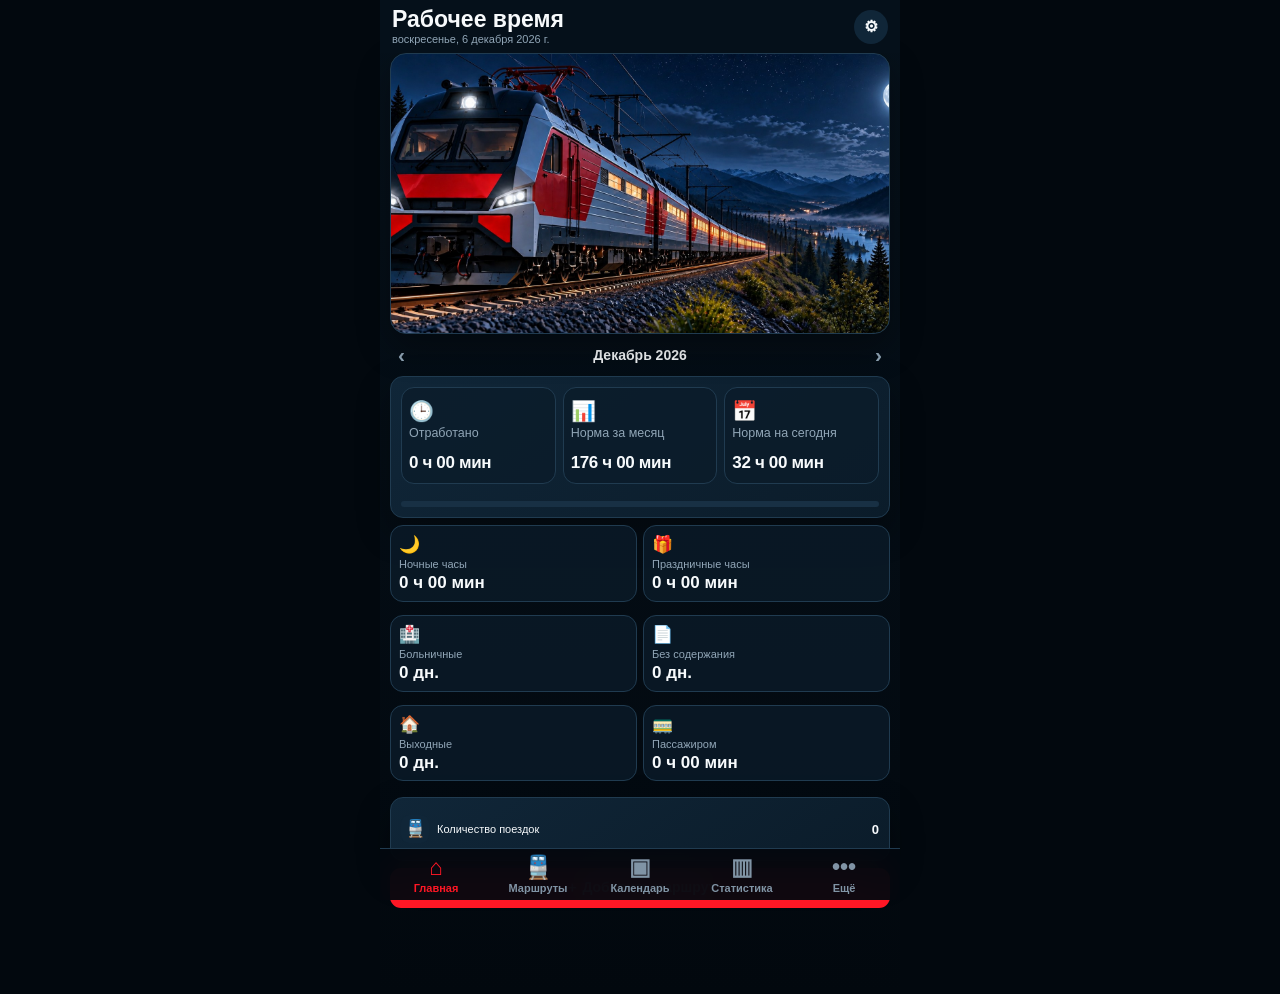
==== index.html @ 50ca196e "Add files via upload" ====
<!doctype html>
<html lang="ru">
<head>
<meta charset="utf-8">
<meta name="viewport" content="width=device-width,initial-scale=1,maximum-scale=1,user-scalable=no,viewport-fit=cover">
<meta name="theme-color" content="#07111c">
<meta name="apple-mobile-web-app-capable" content="yes">
<meta name="apple-mobile-web-app-status-bar-style" content="black-translucent">
<meta name="apple-mobile-web-app-title" content="Рабочее время">
<link rel="manifest" href="./manifest.json">
<!-- Adlook: ускоряем соединение при запуске рекламного блока -->
<link rel="preconnect" href="https://s.adlook.tv">
<!-- Версия 1.2.10: таймер работы и отдыха -->
<title>Рабочее время</title>
<!-- Yandex.Metrika counter -->
<script type="text/javascript">
(function(m,e,t,r,i,k,a){
 m[i]=m[i]||function(){(m[i].a=m[i].a||[]).push(arguments)};
 m[i].l=1*new Date();
 for (var j=0;j<document.scripts.length;j++){if(document.scripts[j].src===r){return;}}
 k=e.createElement(t),a=e.getElementsByTagName(t)[0],k.async=1,k.src=r,a.parentNode.insertBefore(k,a)
})(window,document,'script','https://mc.yandex.ru/metrika/tag.js?id=113087715','ym');
ym(113087715,'init',{ssr:true,clickmap:true,ecommerce:"dataLayer",referrer:document.referrer,url:location.href,accurateTrackBounce:true,trackLinks:true});
</script>
<noscript><div><img src="https://mc.yandex.ru/watch/113087715" style="position:absolute;left:-9999px" alt="" /></div></noscript>
<!-- /Yandex.Metrika counter -->
<style>
:root{--bg:#06111b;--bg2:#02080e;--card:#0b1c2a;--card2:#102638;--line:#203b50;--text:#f7fafc;--muted:#91a6b7;--red:#ff1725;--green:#16d98a;--blue:#378cff;--orange:#ff9d42;--shadow:0 14px 34px #0005}
*{box-sizing:border-box}html,body{margin:0;min-height:100%;background:var(--bg2);color:var(--text);font-family:-apple-system,BlinkMacSystemFont,"SF Pro Display","Segoe UI",sans-serif}
body.light{--bg:#eef3f7;--bg2:#dfe7ed;--card:#fff;--card2:#f4f7fa;--line:#d8e2e9;--text:#10202c;--muted:#667b8b;--shadow:0 10px 28px #18344b18}
.app{max-width:520px;margin:auto;min-height:100vh;background:linear-gradient(180deg,var(--bg),var(--bg2));padding-bottom:calc(82px + env(safe-area-inset-bottom))}
header{padding:calc(env(safe-area-inset-top) + 12px) 16px 10px;display:flex;align-items:center;justify-content:space-between;position:sticky;top:0;z-index:15;background:color-mix(in srgb,var(--bg) 91%,transparent);backdrop-filter:blur(18px)}
h1{font-size:27px;margin:0}.sub{color:var(--muted);font-size:13px;margin-top:3px}.gear{border:0;background:var(--card2);color:var(--text);width:38px;height:38px;border-radius:50%;font-size:18px}
main{padding:0 14px 20px}.view{display:none}.view.active{display:block}
.hero{width:100%;aspect-ratio:1071/732;height:auto;border-radius:22px;overflow:hidden;position:relative;border:1px solid var(--line);background:url("home-day.jpg") center/cover no-repeat;background-color:#07121c;box-shadow:var(--shadow)}
.hero:before{content:none}
.hero:after{content:none}
.heroText{position:absolute;right:15px;top:15px;text-align:right;font-weight:800;font-size:13px;line-height:1.25;z-index:2}.heroRail{position:absolute;left:0;right:0;bottom:15px;height:2px;background:#b9c5cd55}
.month{display:flex;justify-content:space-between;align-items:center;margin:13px 2px}.month button{border:0;background:none;color:var(--muted);font-size:25px}.month b{font-size:15px}
.card{background:linear-gradient(145deg,var(--card2),var(--card));border:1px solid var(--line);border-radius:17px;padding:13px;margin-bottom:10px;box-shadow:var(--shadow)}
.metrics3{display:grid;grid-template-columns:repeat(3,1fr);gap:7px}.metric{background:color-mix(in srgb,var(--card) 78%,transparent);border:1px solid var(--line);border-radius:13px;padding:10px;min-width:0}.metric .k{font-size:10px;color:var(--muted);min-height:25px}.metric .v{font-size:16px;font-weight:800;margin-top:3px;white-space:nowrap}.metric .ico{font-size:20px;margin-bottom:5px}
.grid2{display:grid;grid-template-columns:1fr 1fr;gap:8px}.progress{height:6px;background:#183044;border-radius:99px;overflow:hidden;margin-top:10px}.progress i{height:100%;display:block;background:var(--green);border-radius:99px}
.row{display:flex;align-items:center;gap:10px;padding:10px 0;border-bottom:1px solid var(--line)}.row:last-child{border:0}.row .icon{width:32px;height:32px;border-radius:9px;background:var(--card2);display:grid;place-items:center}.grow{flex:1}.label{font-size:12px}.value{font-size:13px;font-weight:800}.muted{color:var(--muted)}
.btn{width:100%;border:0;border-radius:13px;background:var(--red);color:white;font-size:14px;font-weight:800;padding:14px}.btn.ghost{background:var(--card2);border:1px solid var(--line);color:var(--text)}.btn.danger{background:#a81622}.btn + .btn{margin-top:8px}
.title{font-size:21px;font-weight:800;margin:13px 2px}.route{background:var(--card);border:1px solid var(--line);border-radius:15px;padding:13px;margin-bottom:9px}.routeTop{display:flex;justify-content:space-between;gap:8px}.route h3{font-size:14px;margin:0}.route p{font-size:11px;color:var(--muted);margin:6px 0}.tag{font-size:10px;padding:5px 7px;border-radius:99px;background:#103d2e;color:#54e6a6;white-space:nowrap}.tag.draft{background:#3a2d13;color:#ffd36a}
nav{position:fixed;bottom:0;left:50%;transform:translateX(-50%);width:min(520px,100%);display:grid;grid-template-columns:repeat(5,1fr);z-index:20;background:color-mix(in srgb,var(--bg2) 94%,transparent);backdrop-filter:blur(20px);border-top:1px solid var(--line);padding:7px 5px calc(7px + env(safe-area-inset-bottom))}
nav button{border:0;background:none;color:#8094a5;font-size:9px;padding:4px 0}nav b{display:block;font-size:19px;margin-bottom:2px}nav button.active{color:var(--red)}
.modal{position:fixed;inset:0;background:#000a;z-index:40;display:none;align-items:flex-end}.modal.show{display:flex}.sheet{width:min(520px,100%);max-height:92vh;overflow:auto;background:var(--bg);border:1px solid var(--line);border-radius:24px 24px 0 0;padding:18px 15px calc(24px + env(safe-area-inset-bottom))}
.sheetHead{display:flex;justify-content:space-between;align-items:center}.sheet h2{font-size:20px;margin:0}.close{width:34px;height:34px;border:0;border-radius:50%;background:var(--card2);color:var(--text);font-size:18px}
.groupTitle{font-size:13px;font-weight:800;margin:18px 0 7px;padding:8px 10px;border-radius:10px;background:var(--card2)}label{display:block;font-size:11px;color:var(--muted);margin:9px 0 5px}
input,select{width:100%;border:1px solid var(--line);background:var(--card);color:var(--text);border-radius:11px;padding:12px;font-size:14px;outline:none}.twocol{display:grid;grid-template-columns:1fr 1fr;gap:8px}
.calc{font-size:12px;padding:9px 10px;border-radius:10px;background:var(--card2);margin-top:7px}.calc b{float:right}
.calHead,.cal{display:grid;grid-template-columns:repeat(7,1fr);gap:6px}.calHead{font-size:11px;text-align:center;color:var(--muted);margin:10px 0 7px}.day{height:48px;border:1px solid var(--line);border-radius:13px;background:var(--card);padding:7px;font-size:12px;position:relative;transition:.15s}.day.today{outline:2px solid var(--red);outline-offset:1px}.day.holiday{border:2px solid var(--red);background:color-mix(in srgb,var(--red) 10%,var(--card));font-weight:850}.day.holiday:before{content:"★";position:absolute;right:5px;top:4px;color:var(--red);font-size:9px}.day.routeDay:after,.day.sick:after,.day.unpaid:after,.day.off:after{content:"";position:absolute;width:13px;height:13px;border-radius:50%;bottom:5px;left:50%;transform:translateX(-50%);background:var(--green)}.day.sick:after{background:var(--red)}.day.unpaid:after{background:var(--orange)}.day.off:after{background:var(--blue)}.holidayInfo{margin-top:14px;padding:13px 14px;border:1px solid var(--line);border-radius:14px;background:var(--card2)}.holidayInfoTitle{font-size:15px;font-weight:850;margin-bottom:8px}.holidayInfoItem{font-size:14px;line-height:1.35;color:var(--text);padding:5px 0;border-top:1px solid color-mix(in srgb,var(--line) 65%,transparent)}.holidayInfoItem:first-of-type{border-top:0}.holidayInfoEmpty{font-size:13px;color:var(--muted)}
.setting{padding:12px 0;border-bottom:1px solid var(--line)}.setting:last-child{border:0}.radioRow{display:flex;gap:8px;flex-wrap:wrap}.chip{border:1px solid var(--line);background:var(--card2);color:var(--text);border-radius:99px;padding:9px 12px;font-size:12px}.chip.on{background:var(--red);border-color:var(--red);color:white}
.toast{position:fixed;left:50%;top:calc(env(safe-area-inset-top) + 12px);transform:translate(-50%,-100px);background:#163047;color:white;border:1px solid #36576d;border-radius:13px;padding:10px 14px;z-index:70;font-size:12px;transition:.25s}.toast.show{transform:translate(-50%,0)}
.note{font-size:10px;color:var(--muted);line-height:1.4}.empty{text-align:center;color:var(--muted);padding:28px 10px}
@media(max-width:370px){.metric .v{font-size:14px}.metrics3{gap:5px}}
.legCountBox{display:flex;align-items:center;justify-content:space-between;gap:10px;margin:0 0 12px;padding:9px 10px;border:1px solid var(--line);border-radius:14px;background:var(--card2)}
.legCountLabel{font-size:12px;font-weight:800;color:var(--muted)}
.legCountSwitch{display:flex;gap:5px}.legCountSwitch button{border:1px solid var(--line);background:var(--card);color:var(--text);border-radius:9px;padding:6px 9px;font-size:12px;font-weight:800}.legCountSwitch button.on{background:var(--red);border-color:var(--red);color:#fff}


.appVersion{text-align:center;margin:18px 0 1px;font-size:11px;font-weight:400;letter-spacing:.02em;opacity:.48}
</style>

<style id="readability-v9">
:root{
  --ui-title:clamp(30px,8.2vw,42px);
  --ui-section:21px;
  --ui-body:17px;
  --ui-small:15px;
  --ui-value:20px;
}

/* Общая типографика */
body{font-size:var(--ui-body);line-height:1.32}
.page h1,.screen h1,main h1{font-size:var(--ui-title)!important;line-height:1.04!important;letter-spacing:-.6px}
h2{font-size:24px!important;line-height:1.12!important}
h3,.sectionTitle,.cardTitle{font-size:var(--ui-section)!important;line-height:1.18!important}
p,.note,label,.k{font-size:var(--ui-small)!important;line-height:1.32!important}
.v,.value,strong,b{font-weight:750}

/* Карточки: меньше пустого места, крупнее содержимое */
.card,.metric,.route,.setting{padding:16px!important}
.metric .k{font-size:15px!important}
.metric .v{font-size:21px!important;line-height:1.1!important}
.route{margin-bottom:12px!important}
.route h3{font-size:21px!important;margin-bottom:7px!important}
.route p{font-size:16px!important;line-height:1.38!important;margin:5px 0!important}
.route .tag,.tag{font-size:14px!important;padding:6px 10px!important}

/* Кнопки и нижняя навигация */
.btn,button{font-size:17px!important;font-weight:750}
nav button,.bottomNav button,.tabbar button{font-size:13px!important}
nav button span,.bottomNav button span,.tabbar button span{font-size:13px!important}

/* Формы маршрута/событий */
input,select,textarea{
  font-size:17px!important;
  min-height:48px!important;
}
.formRow,.row{gap:10px}
.modal h2,.sheet h2{font-size:28px!important;line-height:1.08!important}
.modal label,.sheet label{font-size:15px!important}
.calc,.result,.summary{font-size:17px!important}
.calc b,.result b,.summary b{font-size:19px!important}

/* Календарь: числа и отметки заметнее, без раздувания сетки */
.calendar .dow,.weekdays>*{font-size:14px!important}
.day{font-size:17px!important}
.day.routeDay:after,.day.sick:after,.day.unpaid:after,.day.off:after{
  width:15px!important;height:15px!important;
}
.legend,.calendarLegend{font-size:14px!important;line-height:1.4!important}

/* Статистика и "Ещё" */
.stats .card,.stats .metric{padding:15px!important}
.stats .v{font-size:21px!important}
.setting b{font-size:18px!important}
.setting p{font-size:15px!important}

/* На узких iPhone сохраняем две колонки, но не допускаем тесноты */
@media(max-width:390px){
  :root{--ui-body:16px;--ui-small:14px;--ui-section:20px}
  .card,.metric,.route,.setting{padding:14px!important}
  .route p{font-size:15px!important}
  input,select,textarea{font-size:16px!important}
}
</style>


<style id="v10-polish">
/* Верх статистики: 3 значения больше не налезают друг на друга */
#statsTop,.statsTop,.topStats{
  display:grid!important;
  grid-template-columns:repeat(3,minmax(0,1fr))!important;
  gap:10px!important;
}
#statsTop .metric,.statsTop .metric,.topStats .metric{
  min-width:0!important;padding:13px 10px!important;
}
#statsTop .v,.statsTop .v,.topStats .v{
  font-size:clamp(16px,4.3vw,20px)!important;
  white-space:nowrap!important;
  letter-spacing:-.4px!important;
}
#statsTop .k,.statsTop .k,.topStats .k{font-size:14px!important;line-height:1.15!important}

/* Редактор маршрута: крупно, но плотнее */
.modal .card,.sheet .card{padding:13px!important}
.modal .sectionTitle,.sheet .sectionTitle{padding:11px 13px!important}
.modal .row,.sheet .row{gap:10px!important}
.modal input,.sheet input{min-height:50px!important;font-weight:650}
.modal .calc,.sheet .calc{padding:11px 13px!important;margin-top:8px!important}
.modal-content,.sheet-content{padding-top:max(14px,env(safe-area-inset-top))!important}

/* Понятные пиктограммы в заголовках редактора */
.routeForm .sectionTitle:nth-of-type(1)::before{content:"🔗 ";font-size:20px}
.routeForm .sectionTitle:nth-of-type(2)::before{content:"1️⃣ ";font-size:20px}
.routeForm .sectionTitle:nth-of-type(3)::before{content:"🌙 ";font-size:20px}
.routeForm .sectionTitle:nth-of-type(4)::before{content:"2️⃣ ";font-size:20px}

/* Дата/время выглядят как нажимаемые iPhone-поля */
input[type="datetime-local"]{
  cursor:pointer!important;
  -webkit-appearance:none;
  appearance:none;
  font-variant-numeric:tabular-nums;
}
input[type="datetime-local"]::-webkit-calendar-picker-indicator{
  opacity:1!important;
  width:24px;height:24px;
}

/* компактная подсказка */
.pickerHint{font-size:13px!important;opacity:.72;margin:5px 2px 0!important}

@media(max-width:390px){
 #statsTop,.statsTop,.topStats{gap:7px!important}
 #statsTop .metric,.statsTop .metric,.topStats .metric{padding:11px 7px!important}
 #statsTop .v,.statsTop .v,.topStats .v{font-size:16px!important}
}
</style>


<style id="v11-exact-polish">
/* ===== РЕДАКТОР МАРШРУТА ===== */
#routeModal .modalBox,#routeModal .sheet,#routeModal .modal-content{
  padding:16px!important;
  padding-top:max(16px,env(safe-area-inset-top))!important;
}
#routeModal h2{font-size:30px!important;margin:0 54px 14px 0!important}
#routeModal .sectionTitle{
  position:relative;
  font-size:19px!important;
  font-weight:800!important;
  padding:11px 13px!important;
  border-radius:12px!important;
  margin:10px 0!important;
}
#routeModal label{font-size:14px!important}
#routeModal input{
  font-size:17px!important;
  min-height:48px!important;
  padding:10px 12px!important;
}
#routeModal .calc{
  border-radius:12px!important;
  font-size:16px!important;
  min-height:48px!important;
}
#routeModal .calc b{font-size:19px!important}

/* Визуальные значки для смысловых блоков */
#routeModal .sectionTitle:nth-of-type(1)::before{content:"🔗 ";margin-right:5px}
#routeModal .sectionTitle:nth-of-type(2)::before{content:"🔴 1  ";margin-right:5px}
#routeModal .sectionTitle:nth-of-type(3)::before{content:"🛏️ ";margin-right:5px}
#routeModal .sectionTitle:nth-of-type(4)::before{content:"🔴 2  ";margin-right:5px}

/* Отдых с оборота выделяем отдельно */
#routeModal .sectionTitle:nth-of-type(3){
  border:1px solid rgba(40,210,130,.45)!important;
  background:rgba(15,100,70,.24)!important;
}
#routeModal .sectionTitle:nth-of-type(3)+.calc{
  border:1px solid rgba(40,210,130,.35)!important;
}

/* Поля даты/времени: системный iPhone picker, без английской подсказки */
#routeModal input[type="datetime-local"]{
  font-size:16px!important;
  text-align:center!important;
  color:var(--text)!important;
  -webkit-appearance:auto!important;
  appearance:auto!important;
}

/* ===== СТАТИСТИКА =====
   Вместо 3 тесных колонок — аккуратные крупные строки.
*/
#statsTop,.statsTop,.topStats{
  display:grid!important;
  grid-template-columns:1fr!important;
  gap:8px!important;
}
#statsTop .metric,.statsTop .metric,.topStats .metric{
  display:flex!important;
  align-items:center!important;
  justify-content:space-between!important;
  gap:14px!important;
  min-height:62px!important;
  padding:12px 16px!important;
}
#statsTop .k,.statsTop .k,.topStats .k{
  font-size:16px!important;
  line-height:1.15!important;
  margin:0!important;
}
#statsTop .v,.statsTop .v,.topStats .v{
  font-size:21px!important;
  line-height:1!important;
  white-space:nowrap!important;
  text-align:right!important;
  margin:0!important;
}

/* Нижнее меню не раздуваем */
nav button,.bottomNav button,.tabbar button{font-size:12px!important}
</style>

<style id="v12-real-layout">
.routeSheet{padding:14px!important;padding-bottom:calc(26px + env(safe-area-inset-bottom))!important}
.routeSheet .sheetHead{position:sticky;top:0;z-index:5;background:var(--bg);padding:5px 0 10px!important}
.routeSheet .sheetHead h2{font-size:27px!important;margin:0!important}
.routeBlock{background:rgba(255,255,255,.035);border:1px solid rgba(255,255,255,.08);border-radius:16px;padding:12px;margin:9px 0}
.routeBlockHead{display:flex;align-items:center;gap:9px;font-size:18px;margin-bottom:10px}
.routeIcon{font-size:20px}.legBadge{display:inline-flex;align-items:center;justify-content:center;width:27px;height:27px;border-radius:50%;background:#e63737;color:white;font-weight:900}
.routeSheet label{font-size:13px!important;margin-bottom:5px!important}
.routeSheet input{min-height:46px!important;font-size:16px!important;padding:9px 10px!important}
.routeTotals{display:grid;grid-template-columns:1fr 1fr;gap:8px;margin-top:9px}
.routeTotal{padding:10px;border-radius:12px;background:rgba(255,255,255,.045);display:flex;flex-direction:column;gap:5px}
.routeTotal span{font-size:14px}.routeTotal small{font-size:13px}.routeTotal b{font-size:17px}
.turnRest{display:flex;align-items:center;justify-content:space-between;gap:12px;background:rgba(29,180,105,.12);border:1px solid rgba(42,211,129,.35);border-radius:16px;padding:13px;margin:9px 0}
.turnRest>div{display:grid;grid-template-columns:auto 1fr;column-gap:8px;align-items:center}.turnRest small{grid-column:2;font-size:12px;opacity:.7;margin-top:2px}.turnRest>b{font-size:19px;color:#43db91;white-space:nowrap}
.routeSummary{background:rgba(255,255,255,.045);border:1px solid rgba(255,255,255,.1);border-radius:16px;padding:13px;margin:10px 0}
.routeSummary>div:not(.routeBlockHead){display:flex;justify-content:space-between;gap:12px;padding:7px 0;border-top:1px solid rgba(255,255,255,.06);font-size:15px}.routeSummary>div b{white-space:nowrap}
.saveRouteBtn{font-weight:800!important}
.statsSummary{padding:4px 14px!important}.statsSummaryRow{display:flex;align-items:center;justify-content:space-between;gap:12px;padding:15px 2px;border-bottom:1px solid rgba(255,255,255,.07);font-size:17px}.statsSummaryRow:last-child{border-bottom:0}.statsSummaryRow b{font-size:21px;white-space:nowrap}
@media(max-width:390px){.routeTotals{grid-template-columns:1fr}.statsSummaryRow b{font-size:19px}}
</style>

<style id="v13-compact-wheel">
/* Компактный редактор */
.routeSheet{padding:10px 12px calc(18px + env(safe-area-inset-bottom))!important}
.routeSheet .sheetHead{padding:2px 0 7px!important}
.routeSheet .sheetHead h2{font-size:25px!important}
.routeBlock{padding:9px!important;margin:7px 0!important;border-radius:14px!important}
.routeBlockHead{font-size:16px!important;margin-bottom:7px!important;gap:7px!important}
.legBadge{width:24px!important;height:24px!important;font-size:14px!important}
.routeSheet .twocol{gap:8px!important}
.routeSheet label{font-size:12px!important;margin:0 0 4px!important;line-height:1.15!important}
.routeSheet input:not([type=hidden]){min-height:42px!important}
.routeTotals{gap:7px!important;margin-top:7px!important}
.routeTotal{padding:8px 9px!important;gap:3px!important}
.routeTotal span,.routeTotal small{font-size:12px!important}.routeTotal b{font-size:16px!important}
.turnRest{padding:9px 11px!important;margin:7px 0!important;border-radius:14px!important}
.turnRest small{font-size:11px!important}.turnRest>b{font-size:17px!important}
.routeSummary{padding:9px 11px!important;margin:7px 0!important;border-radius:14px!important}
.routeSummary>div:not(.routeBlockHead){padding:5px 0!important;font-size:13px!important}
.routeSheet .note{font-size:11px!important;margin:6px 2px!important}
.routeSheet .btn{min-height:45px!important;margin-top:6px!important}

/* Короткое русское отображение даты и времени */
.dtPick{width:100%;min-width:0;height:45px;border:1px solid rgba(120,180,220,.28);border-radius:11px;background:rgba(10,40,57,.78);color:var(--text);display:flex;align-items:center;justify-content:space-between;gap:7px;padding:0 10px;font:inherit}
.dtPick .dtDate{font-size:14px;font-weight:700;white-space:nowrap}.dtPick .dtTime{font-size:17px;font-weight:900;white-space:nowrap}
.dtPick.empty .dtDate{opacity:.55}.dtPick.empty .dtTime{opacity:.55}

/* Колёсики iPhone-style */
.wheelOverlay{display:none;position:fixed;inset:0;z-index:9999;background:rgba(0,0,0,.56);align-items:flex-end}
.wheelOverlay.open{display:flex}
.wheelSheet{width:100%;background:#101c25;border-radius:22px 22px 0 0;padding-bottom:max(14px,env(safe-area-inset-bottom));box-shadow:0 -12px 40px rgba(0,0,0,.4)}
.wheelHead{height:55px;display:grid;grid-template-columns:82px 1fr 82px;align-items:center;border-bottom:1px solid rgba(255,255,255,.08);padding:0 8px}
.wheelHead b{text-align:center;font-size:17px}.wheelHead button{border:0;background:none;color:#9db0bf;font-size:15px;padding:10px 4px}.wheelHead .wheelDone{color:#ff3948;font-weight:800}
.wheelLabels{display:grid;grid-template-columns:1fr 1.25fr 1.2fr .9fr .9fr;text-align:center;color:#8195a5;font-size:11px;padding:8px 10px 2px}
.wheelBody{height:210px;position:relative;display:grid;grid-template-columns:1fr 1.25fr 1.2fr .9fr .9fr;padding:0 10px;overflow:hidden}
.wheelCol{height:210px;overflow-y:auto;scroll-snap-type:y mandatory;-webkit-overflow-scrolling:touch;scrollbar-width:none;padding:78px 0}
.wheelCol::-webkit-scrollbar{display:none}.wheelItem{height:54px;display:flex;align-items:center;justify-content:center;scroll-snap-align:center;font-size:19px;font-weight:700;position:relative;z-index:2}
.wheelFocus{position:absolute;left:10px;right:10px;top:78px;height:54px;border-top:1px solid rgba(255,255,255,.13);border-bottom:1px solid rgba(255,255,255,.13);background:rgba(255,255,255,.045);border-radius:10px;pointer-events:none}
@media(max-width:380px){.dtPick{padding:0 7px}.dtPick .dtDate{font-size:13px}.dtPick .dtTime{font-size:16px}.routeSheet .twocol{gap:6px}}
</style>


<style id="v14-home-metrics-fix">
#home .metrics3 .metric{padding:8px 6px!important}
#home .metrics3 .metric .ico{font-size:17px!important;margin-bottom:3px!important}
#home .metrics3 .metric .k{
  font-size:10px!important;
  line-height:1.08!important;
  min-height:22px!important;
}
#home .metrics3 .metric .v{
  font-size:13px!important;
  line-height:1.05!important;
  letter-spacing:-.25px!important;
  white-space:nowrap!important;
  margin-top:2px!important;
}
@media(max-width:390px){
 #home .metrics3{gap:5px!important}
 #home .metrics3 .metric{padding:7px 4px!important}
 #home .metrics3 .metric .v{font-size:12px!important;letter-spacing:-.4px!important}
}
</style>

<style id="v16-light-date-fix">
body.light .dtPick,html.light .dtPick,[data-theme="light"] .dtPick{background:#eef4f7!important;border-color:#b8c8d1!important;color:#07141d!important}
body.light .dtPick .dtDate,body.light .dtPick .dtTime,html.light .dtPick .dtDate,html.light .dtPick .dtTime,[data-theme="light"] .dtPick .dtDate,[data-theme="light"] .dtPick .dtTime{color:#07141d!important;opacity:1!important}
body.light .dtPick.empty .dtDate,body.light .dtPick.empty .dtTime,html.light .dtPick.empty .dtDate,html.light .dtPick.empty .dtTime,[data-theme="light"] .dtPick.empty .dtDate,[data-theme="light"] .dtPick.empty .dtTime{color:#667984!important;opacity:1!important}
body.light .wheelSheet,html.light .wheelSheet,[data-theme="light"] .wheelSheet{background:#101c25!important;color:#f4f7f9!important}
body.light .wheelItem,html.light .wheelItem,[data-theme="light"] .wheelItem{color:#f4f7f9!important}
body.light .wheelLabels,html.light .wheelLabels,[data-theme="light"] .wheelLabels{color:#9db0bf!important}
body.light .wheelHead b,html.light .wheelHead b,[data-theme="light"] .wheelHead b{color:#f4f7f9!important}
</style>
<style id="v17-swipe-route">
.swipeRoute{position:relative;overflow:hidden;border-radius:18px;margin-bottom:10px;touch-action:pan-y}
.swipeRoute .route{margin:0!important;position:relative;z-index:2;transition:transform .2s ease;will-change:transform}
.swipeDelete{position:absolute;z-index:1;right:0;top:0;bottom:0;width:104px;border:0;background:#e52f38;color:#fff;font-weight:800;font-size:22px;display:flex;flex-direction:column;align-items:center;justify-content:center;gap:5px}
.swipeDelete span{font-size:13px}
.swipeRoute.open .swipeRouteCard{transform:translateX(-104px)}
</style>

<style id="v26-passenger-style">
.passengerBox{margin-top:8px;padding:8px 10px;border:1px solid var(--line,#294154);border-radius:13px;background:rgba(80,160,210,.06)}
.passengerToggle{display:inline-flex!important;align-items:center;gap:7px;font-size:14px!important;font-weight:800!important;cursor:pointer;width:auto!important}
.passengerToggle input{width:18px!important;height:18px!important;min-height:18px!important;margin:0;accent-color:#19c987}
.passengerFields{margin-top:9px}
.passengerTotal{display:flex;justify-content:space-between;align-items:center;gap:12px;margin-top:10px;font-size:15px}
.passengerTotal b{font-size:17px;white-space:nowrap}
body.light .passengerBox{background:rgba(40,120,170,.05)}
.routeHeadActions{display:flex;align-items:center;gap:8px}.routeQuickSave{border:0;background:var(--green);color:#04130d;width:38px;height:38px;border-radius:50%;font-size:20px;font-weight:900;display:flex;align-items:center;justify-content:center}
</style>

<style id="v35-16-install-landing-style">
#installGate{position:fixed;inset:0;z-index:999999;background:linear-gradient(180deg,#06131d 0%,#071018 55%,#03080d 100%);color:#fff;display:none;overflow:auto;-webkit-overflow-scrolling:touch;padding:calc(22px + env(safe-area-inset-top)) 18px calc(30px + env(safe-area-inset-bottom))}
#installGate.show{display:block}
#installGate .installCard{width:min(460px,100%);margin:0 auto;background:transparent;text-align:left}
#installGate .landingBrand{display:flex;align-items:center;gap:12px;margin:4px 2px 24px}
#installGate .landingIcon{width:54px;height:54px;border-radius:15px;overflow:hidden;background:#07131d;border:1px solid #31536a;box-shadow:0 12px 30px #0007;flex:0 0 54px}
#installGate .landingIcon img{width:100%;height:100%;display:block;object-fit:cover}
#installGate .landingBrand b{display:block;font-size:20px;line-height:1.1}
#installGate .landingBrand span{display:block;color:#8fa7b7;font-size:13px;margin-top:4px}
#installGate .landingHero{padding:24px 20px;border:1px solid #244154;border-radius:24px;background:linear-gradient(145deg,#0d2939,#0a1c28);box-shadow:0 18px 45px #0006}
#installGate h1{font-size:34px!important;line-height:1.02!important;letter-spacing:-.7px;margin:0 0 12px!important}
#installGate .lead{font-size:16px!important;color:#b7c5ce!important;line-height:1.45!important;margin:0!important}
#installGate .features{display:grid;grid-template-columns:1fr 1fr;gap:9px;margin:14px 0}
#installGate .feature{border:1px solid #203b4d;border-radius:15px;background:#0b1c28;padding:13px}
#installGate .feature i{font-style:normal;font-size:21px;display:block;margin-bottom:7px}
#installGate .feature b{font-size:14px;display:block}
#installGate .feature span{font-size:12px;color:#8fa7b7;line-height:1.3;display:block;margin-top:4px}
#installGate .installTitle{font-size:20px;font-weight:850;margin:22px 2px 9px}
#installGate .installIntro{font-size:14px!important;color:#94a8b6!important;margin:0 2px 12px!important;line-height:1.4!important}
#installGate .steps{margin:0;text-align:left;background:#0a1822;border:1px solid #20394a;border-radius:18px;padding:8px 15px}
#installGate .steps p{margin:0!important;padding:12px 0;border-bottom:1px solid #183141;color:#b8c6cf!important;font-size:14px!important;line-height:1.4!important}
#installGate .steps p:last-child{border-bottom:0}
#installGate .steps b{color:#fff}
#installGate #installHint{font-size:12px!important;color:#718896!important;text-align:center;margin:14px 4px 0!important}
@media(max-width:370px){#installGate{padding-left:13px;padding-right:13px}#installGate h1{font-size:30px!important}#installGate .landingHero{padding:20px 17px}}

/* Иллюстрированная помощь под действующей инструкцией установки */
#installGate .installVisualHelp{margin:22px 0 12px;border-top:1px solid #20394a;padding-top:20px}
#installGate .installVisualHelp h2{font-size:19px;line-height:1.25;margin:0 0 5px;color:#fff}
#installGate .installVisualHelp .helpLead{font-size:13px;line-height:1.4;color:#94a8b6;margin:0 0 15px}
#installGate .helpStep{margin:0 0 15px;padding:12px;border:1px solid #284659;border-radius:17px;background:#0a1c28}
#installGate .helpStep figcaption{font-size:13px;color:#eaf3f7;line-height:1.4;margin:10px 2px 0}
#installGate .helpStep figcaption b{color:#fff}
#installGate .helpShot{position:relative;height:174px;border:1px solid #456276;border-radius:13px;overflow:hidden;background:#f0f3f7;color:#132638;font-family:-apple-system,BlinkMacSystemFont,'Segoe UI',sans-serif}
#installGate .helpShot .browserTop{height:35px;background:#fafafa;border-bottom:1px solid #ccd3db;text-align:center;font-size:11px;padding:9px;color:#536471}
#installGate .helpShot .browserPage{padding:18px 15px;font-size:12px;color:#253a49}
#installGate .helpShot .browserPage b{display:block;font-size:15px;margin-bottom:5px}
#installGate .helpShot .browserBottom{position:absolute;left:0;right:0;bottom:0;height:43px;border-top:1px solid #cbd2da;background:#fafafa;display:flex;align-items:center;justify-content:space-around;font-size:21px;color:#346889}
#installGate .helpShot .target{display:inline-block;border:3px solid #ff1725;border-radius:10px;padding:3px 10px;background:#fff;box-shadow:0 0 0 3px #ff172544;color:#0758a7;font-weight:800}
#installGate .helpShot .browserBottom .target{font-size:24px;line-height:23px}
#installGate .helpShot .sheetPreview{position:absolute;bottom:0;left:8px;right:8px;background:#fff;border:1px solid #ccd2da;border-radius:16px 16px 0 0;padding:11px 13px;font-size:12px;box-shadow:0 -5px 15px #0002}
#installGate .helpShot .sheetRow{padding:11px 5px;border-top:1px solid #e0e4e8;margin-top:7px;font-size:15px}
#installGate .helpShot .sheetRow.target{display:block;border:3px solid #ff1725;margin-top:8px;padding:8px;background:#fff}
#installGate .helpShot .dialogPreview{position:absolute;top:40px;left:20px;right:20px;background:#fff;border:1px solid #cdd5dc;border-radius:15px;padding:14px 12px;text-align:center;box-shadow:0 7px 18px #0003;font-size:13px}
#installGate .helpShot .dialogPreview b{display:block;font-size:16px;margin-bottom:6px}
#installGate .helpShot .dialogPreview .target{margin-top:10px;font-size:14px}
#installGate .helpShot .homePreview{height:100%;background:linear-gradient(145deg,#365b82,#18283d);color:#fff;padding:22px;font-size:12px}
#installGate .helpShot .appTile{width:88px;text-align:center}
#installGate .helpShot .appIcon{width:56px;height:56px;margin:0 auto 7px;border-radius:13px;background:#0b1c2a;border:3px solid #ff1725;display:grid;place-items:center;font-size:29px;box-shadow:0 0 0 3px #ff172555}
#installGate .helpShot .chromeMenu{position:absolute;top:17px;right:11px;width:210px;background:#fff;border:1px solid #cbd2da;border-radius:8px;box-shadow:0 7px 20px #0003;padding:7px 4px;font-size:12px}
#installGate .helpShot .chromeMenu>div{padding:8px 5px}
#installGate .helpShot .chromeMenu .target{display:block;padding:7px 5px;font-size:12px}
#installGate .helpShot .topAction{position:absolute;right:13px;top:5px;font-size:12px}

#installGate .realHelpShot{width:min(100%,330px);margin:auto;position:relative;line-height:0;border:1px solid #456276;border-radius:13px;overflow:hidden;background:#000}
#installGate .realHelpShot img{width:100%;height:auto;display:block}
#installGate .realHighlight{position:absolute;border:3px solid #ff1725;border-radius:12px;box-shadow:0 0 0 5px #ff172566,0 0 15px #ff1725aa;pointer-events:none}
#installGate .browserOpen{display:block;width:100%;margin:16px 0 0;padding:14px;border:1px solid #4380a3;border-radius:14px;background:#12354a;color:#fff;font-family:inherit;font-size:15px;font-weight:700;cursor:pointer}
#installGate .browserNote{font-size:12px;color:#9cb2bf;line-height:1.4;margin:8px 2px 0}
#browserInstallBanner{display:none;margin:10px 14px 14px;padding:14px;border:1px solid #34739a;border-radius:16px;background:#102f43;color:#fff}
#browserInstallBanner b{display:block;font-size:15px;line-height:1.3}
#browserInstallBanner p{margin:5px 0 11px;color:#b8d0de;font-size:12px;line-height:1.4}
#browserInstallBanner button{width:100%;border:0;border-radius:11px;background:#378cff;color:#fff;padding:11px;font-family:inherit;font-size:14px;font-weight:750}
</style>
<style id="compact-v35-7">
/* Компактный интерфейс: только размеры/отступы, логика приложения не изменена */
.app{padding-bottom:calc(68px + env(safe-area-inset-bottom))!important}
header{padding:calc(env(safe-area-inset-top) + 7px) 12px 6px!important}
header h1,h1{font-size:23px!important;line-height:1.05!important}
.sub{font-size:11px!important;margin-top:1px!important}
.gear{width:34px!important;height:34px!important;font-size:16px!important}
main{padding:0 10px 14px!important}
.hero{height:178px!important;aspect-ratio:auto!important;border-radius:16px!important}
.heroText{right:11px!important;top:10px!important;font-size:11px!important}
.month{margin:8px 2px!important}.month button{font-size:21px!important}.month b{font-size:14px!important}
.card,.metric,.setting{padding:10px!important;border-radius:13px!important;margin-bottom:7px!important}
.metrics3{gap:5px!important}.metric{padding:8px!important}.metric .ico{font-size:17px!important;margin-bottom:2px!important}.metric .k{font-size:11px!important;min-height:0!important;line-height:1.15!important}.metric .v{font-size:17px!important;margin-top:3px!important}
.grid2{gap:6px!important}.row{gap:8px!important;padding:7px 0!important}.row .icon{width:28px!important;height:28px!important;border-radius:8px!important}.label{font-size:11px!important}.value{font-size:13px!important}
.title{font-size:19px!important;margin:9px 2px!important}
.route{padding:10px!important;margin-bottom:7px!important;border-radius:13px!important}.route h3{font-size:17px!important;margin-bottom:3px!important}.route p{font-size:13px!important;line-height:1.25!important;margin:3px 0!important}.route .tag,.tag{font-size:11px!important;padding:4px 7px!important}
.btn{font-size:14px!important;padding:11px!important;border-radius:11px!important;min-height:40px!important}.btn+.btn{margin-top:6px!important}
nav{padding:4px 4px calc(4px + env(safe-area-inset-bottom))!important}nav button{font-size:10px!important;padding:2px 0!important}nav b{font-size:17px!important;margin-bottom:1px!important}
.sheet{max-height:94vh!important;border-radius:19px 19px 0 0!important;padding:12px 11px calc(16px + env(safe-area-inset-bottom))!important}.sheet h2,.modal h2{font-size:22px!important}.close{width:32px!important;height:32px!important;font-size:16px!important}.groupTitle{font-size:12px!important;margin:11px 0 5px!important;padding:6px 8px!important}.sheet label,.modal label,label{font-size:12px!important;margin:6px 0 3px!important}
input,select,textarea{font-size:15px!important;min-height:40px!important;padding:8px 9px!important;border-radius:9px!important}.twocol{gap:6px!important}.calc,.result,.summary{font-size:13px!important;padding:7px 8px!important;margin-top:5px!important}.calc b,.result b,.summary b{font-size:14px!important}
.legCountBox{padding:6px 8px!important;margin-bottom:7px!important;border-radius:11px!important}.legCountLabel{font-size:11px!important}.legCountSwitch{gap:4px!important}.legCountSwitch button{padding:4px 7px!important;font-size:11px!important;border-radius:8px!important;min-height:30px!important}
.routeSheet{padding:7px 9px calc(14px + env(safe-area-inset-bottom))!important}.routeSheet .sheetHead{padding:1px 0 5px!important}.routeSheet .sheetHead h2{font-size:21px!important}.routeHeadActions{gap:6px!important}.routeQuickSave{width:33px!important;height:33px!important;font-size:17px!important}.routeBlock{padding:7px!important;margin:5px 0!important;border-radius:12px!important}.routeBlockHead{font-size:14px!important;margin-bottom:5px!important;gap:5px!important}.routeIcon{font-size:17px!important}.legBadge{width:23px!important;height:23px!important;font-size:12px!important}.routeSheet label{font-size:11px!important;margin:0 0 3px!important}.routeSheet input:not([type=hidden]){min-height:38px!important;font-size:14px!important;padding:6px 8px!important}.routeTotals{gap:5px!important;margin-top:5px!important}.routeTotal{padding:6px 7px!important;gap:2px!important;border-radius:10px!important}.routeTotal span,.routeTotal small{font-size:11px!important}.routeTotal b{font-size:14px!important}.routeSummary{padding:7px 8px!important;margin:5px 0!important;border-radius:11px!important}.routeSummary>div:not(.routeBlockHead){padding:4px 0!important;font-size:12px!important}.routeSheet .note{font-size:10px!important;margin:4px 1px!important}.routeSheet .btn{min-height:40px!important;margin-top:4px!important}
.calHead,.cal{gap:4px!important}.calHead{font-size:10px!important;margin:7px 0 5px!important}.day{height:42px!important;border-radius:10px!important;padding:5px!important;font-size:14px!important}.day.holiday:before{right:4px!important;top:3px!important;font-size:8px!important}.day.routeDay:after,.day.sick:after,.day.unpaid:after,.day.off:after{width:10px!important;height:10px!important;bottom:4px!important}.holidayInfo{margin-top:9px!important;padding:9px 10px!important;border-radius:11px!important}.holidayInfoTitle{font-size:13px!important;margin-bottom:5px!important}.holidayInfoItem{font-size:12px!important;padding:4px 0!important}.holidayInfoEmpty{font-size:12px!important}
.statsSummary{padding:2px 10px!important}.statsSummaryRow{padding:9px 1px!important;font-size:14px!important}.statsSummaryRow b{font-size:17px!important}.setting{padding:8px 0!important}.setting b{font-size:15px!important}.setting p{font-size:12px!important}.chip{padding:6px 9px!important;font-size:11px!important}
@media(max-width:390px){.hero{height:160px!important}.metric .k{font-size:10px!important}.metric .v{font-size:16px!important}.route h3{font-size:16px!important}.route p{font-size:12px!important}}
</style>

<style id="v35-8-balanced-sizing">
/* Точечная корректировка после v35.7:
   1) крупнее нижнее меню;
   2) крупнее три главных показателя.
   Остальной компактный интерфейс не меняется. */

/* Отработано / Норма за месяц / Норма на сегодня */
#home .metrics3{gap:7px!important}
#home .metrics3 .metric{
  padding:11px 9px!important;
  min-height:92px!important;
}
#home .metrics3 .metric .ico{
  font-size:21px!important;
  margin-bottom:3px!important;
}
#home .metrics3 .metric .k{
  font-size:13px!important;
  line-height:1.18!important;
}
#home .metrics3 .metric .v{
  font-size:20px!important;
  line-height:1.12!important;
  margin-top:7px!important;
  white-space:nowrap!important;
}

/* Нижняя навигация */
.app{
  padding-bottom:calc(82px + env(safe-area-inset-bottom))!important;
}
nav{
  padding:7px 5px calc(8px + env(safe-area-inset-bottom))!important;
  min-height:72px!important;
}
nav button{
  font-size:12px!important;
  padding:4px 0 3px!important;
  line-height:1.15!important;
}
nav b{
  font-size:21px!important;
  margin-bottom:4px!important;
  line-height:1!important;
}
</style>


<style id="v35-9-compact-fix">
/* v35.9 — исправление только двух мест */

/* 1. Верхние три карточки:
   чуть крупнее исходной v35.7, но без выхода текста за границы */
#home .metrics3 .metric{
  min-width:0!important;
  min-height:88px!important;
  padding:10px 7px!important;
  overflow:hidden!important;
}
#home .metrics3 .metric .ico{
  font-size:20px!important;
  margin-bottom:2px!important;
}
#home .metrics3 .metric .k{
  font-size:12.5px!important;
  line-height:1.15!important;
  overflow-wrap:normal!important;
}
#home .metrics3 .metric .v{
  font-size:17px!important;
  line-height:1.1!important;
  margin-top:6px!important;
  white-space:nowrap!important;
  letter-spacing:-0.35px!important;
}

/* 2. Нижнее меню:
   возвращаем компактную высоту v35.7, увеличиваем только значки */
.app{
  padding-bottom:calc(72px + env(safe-area-inset-bottom))!important;
}
nav{
  padding:4px 5px calc(4px + env(safe-area-inset-bottom))!important;
  min-height:unset!important;
}
nav button{
  font-size:11px!important;
  padding:3px 0 2px!important;
  line-height:1.1!important;
}
nav b{
  font-size:23px!important;
  margin-bottom:3px!important;
  line-height:1!important;
}
</style>


<style id="adlook-home-style">
/* Поезд остаётся подложкой, в том числе без сети и при отсутствии объявления. */
.hero:has(#Adlk-mob){height:auto!important;aspect-ratio:16/9!important;min-height:235px}
@media (min-width:950px){.adlook-mob-wrapper{display:none!important}}
</style>
<style id="v35-11-day-night-hero">
/* Светлая тема = день, тёмная тема = ночь */
.hero{background-image:url("home-night.jpg")!important}
body.light .hero{background-image:url("home-day.jpg")!important}
</style>


<style id="v35-26-stations-fix">
#routeModal .legStations{gap:6px!important;margin-bottom:5px!important}
#routeModal .legStations label{font-size:10px!important;margin-bottom:2px!important}
#routeModal .legStations input{
  min-height:34px!important;height:34px!important;
  padding:5px 7px!important;font-size:13px!important;
  font-weight:650!important;border-radius:8px!important;
}
</style>

<style id="route-month-list-style">
.routeMonth{display:flex;align-items:center;justify-content:space-between;margin:12px 2px 10px;padding:5px 8px;background:var(--card);border:1px solid var(--line);border-radius:13px}
.routeMonth button{border:0;background:transparent;color:var(--muted);font-size:25px;min-width:40px;min-height:35px}
.routeMonth b{font-size:15px}
.routeCrossMonth{display:inline-block;margin:3px 0 5px;padding:4px 8px;border-radius:8px;background:var(--card2);color:var(--muted);font-size:12px}
.liveTimer{display:none;align-items:center;justify-content:space-between;gap:10px;padding:10px 13px;margin:1px 0 9px;border:1px solid var(--line);border-radius:14px;background:var(--card);min-height:54px}
.liveTimer.on{display:flex}.liveTimerLabel{font-size:13px;font-weight:750}.liveTimerHint{font-size:11px;color:var(--muted);margin-top:2px}.liveTimerValue{font-size:20px;font-weight:800;font-variant-numeric:tabular-nums;white-space:nowrap;color:var(--green)}
body.light .liveTimerValue{color:#078451}
@media(max-width:370px){.liveTimerValue{font-size:18px}.liveTimerLabel{font-size:12px}}
</style>
<style>
#startupSplash{position:fixed;inset:0;z-index:99999;display:flex;align-items:center;justify-content:center;background:#07111c;color:#f5f8fb;pointer-events:none;animation:startupExit 1s both}
#startupSplash .startupBrand{text-align:center;font-family:-apple-system,BlinkMacSystemFont,"Segoe UI",sans-serif}
#startupSplash .startupIcon{display:block;width:54px;height:54px;margin:0 auto 12px;border-radius:13px;object-fit:cover}
#startupSplash .startupName{font-size:19px;font-weight:750;letter-spacing:.01em}
#startupSplash .startupTrack{width:124px;height:3px;overflow:hidden;margin:20px auto 0;border-radius:9px;background:#254457}
#startupSplash .startupFill{display:block;width:100%;height:100%;border-radius:inherit;background:#10d889;transform:scaleX(0);transform-origin:left;animation:startupProgress .85s ease-out forwards}
@keyframes startupProgress{to{transform:scaleX(1)}}
@keyframes startupExit{0%,55%{opacity:1;visibility:visible}100%{opacity:0;visibility:hidden}}
</style>
<style>
#installGate .installGuideCallout{margin:22px 0;padding:18px;border:1px solid #315368;border-radius:18px;background:#0b2738}
#installGate .installGuideCallout strong{font-size:18px}
#installGate .installGuideCallout p{line-height:1.4;color:#a9bac9;margin:10px 0 16px}
#installGate .installGuideCallout a{display:block;padding:15px;border-radius:12px;background:#ff152b;text-align:center;color:#fff;font-weight:700;text-decoration:none}
#installGate #installGuideLink{touch-action:none;-webkit-tap-highlight-color:transparent;cursor:pointer}
</style>
</head>
<body>
<div id="startupSplash" aria-hidden="true"><div class="startupBrand"><img class="startupIcon" src="./icon.svg" alt=""><span class="startupName">Рабочее время</span><span class="startupTrack"><span class="startupFill"></span></span></div></div>
<div id="installGate" aria-hidden="true"><div class="installCard">
<div class="landingBrand"><div class="landingIcon"><img src="[data-uri]" alt="Рабочее время"></div><div><b>Рабочее время</b><span>rabocheevremya.ru</span></div></div>
<div class="landingHero">
<h1>Рабочее время всегда под рукой</h1>
<p class="lead">Удобный учёт маршрутов, рабочих часов, отдыха и календарных событий прямо на телефоне.</p>
</div>
<div class="features">
<div class="feature"><i>🕒</i><b>Учёт времени</b><span>Рабочие, ночные и праздничные часы.</span></div>
<div class="feature"><i>🚆</i><b>Маршруты</b><span>Туда, обратно, отдых и время пассажиром.</span></div>
<div class="feature"><i>📅</i><b>Календарь</b><span>Выходные, больничные и события.</span></div>
<div class="feature"><i>📴</i><b>Работа офлайн</b><span>Основные записи хранятся на устройстве.</span></div>
</div>
<div class="installTitle">Установить приложение</div>
<p class="installIntro" id="installIntro">Установка занимает меньше минуты. После неё открывайте «Рабочее время» с иконки на главном экране.</p>
<div class="steps" id="iosInstallSteps">
<p><b>1.</b> Нажмите в Safari кнопку <b>«Поделиться»</b> ⎋.</p>
<p><b>2.</b> Выберите <b>«На экран Домой»</b>.</p>
<p><b>3.</b> Нажмите <b>«Добавить»</b>.</p>
<p><b>4.</b> Закройте Safari и запустите <b>«Рабочее время»</b> с новой иконки.</p>
</div>
<div class="steps" id="androidInstallSteps" style="display:none">
<p><b>1.</b> Откройте сайт в Chrome и нажмите меню <b>⋮</b>.</p>
<p><b>2.</b> Выберите <b>«Установить и создать ярлык»</b>, затем <b>«Установить»</b>.</p>
<p><b>3.</b> Подтвердите установку и откройте приложение с новой иконки.</p>
</div>

<div class="installGuideCallout"><strong>Нужна помощь с установкой?</strong><p>Посмотрите настоящие скриншоты. На каждом шаге выделено, куда нажать.</p><a href="./install-guide.html" id="installGuideLink">Открыть пошаговую инструкцию →</a></div>
<p id="installHint">При запуске с иконки открывается само приложение. Ваши существующие локальные данные не изменяются.</p>
<button class="browserOpen" type="button" onclick="openBrowserApp()">Посмотреть без установки</button>
<p class="browserNote">Можно посмотреть разделы без установки. Записи в браузере хранятся отдельно от установленного приложения.</p>
</div></div>
<div class="app">
<header><div><h1 id="pageTitle">Рабочее время</h1><div class="sub" id="todayLabel"></div></div><button class="gear" onclick="showView('settings',4)">⚙</button></header>
<div id="browserInstallBanner"><b>Установите приложение на экран Домой</b><p>Для постоянного использования откройте его с иконки. Записи в браузере хранятся отдельно от установленной версии.</p><button type="button" onclick="showInstallInstructions()">Показать инструкцию установки</button></div>
<main>
<section id="home" class="view active">
<div class="hero" aria-label="Рекламное место или изображение поезда">
<!-- ===== Adlook: начало рекламного места «Главная» ===== -->
<div class="adlook-mob-wrapper" style="width: 100%; padding: 5px; box-sizing: border-box; min-height: 235px;">
  <div id="Adlk-mob"></div>
</div>
<!-- ===== Adlook: конец рекламного места «Главная» ===== -->
</div>
<div class="month"><button onclick="monthMove(-1)">‹</button><b class="monthName"></b><button onclick="monthMove(1)">›</button></div>
<div class="card"><div class="metrics3">
<div class="metric"><div class="ico">🕒</div><div class="k">Отработано</div><div class="v" id="worked">0 ч 00 мин</div></div>
<div class="metric"><div class="ico">📊</div><div class="k">Норма за месяц</div><div class="v" id="norm">0 ч 00 мин</div></div>
<div class="metric"><div class="ico">📅</div><div class="k">Норма на сегодня</div><div class="v" id="todayNorm">0 ч 00 мин</div></div>
</div><div class="progress"><i id="bar" style="width:0"></i></div></div>
<div class="liveTimer" id="liveTimer" role="timer" aria-live="off"><div><div class="liveTimerLabel" id="liveTimerLabel"></div><div class="liveTimerHint" id="liveTimerHint"></div></div><div class="liveTimerValue" id="liveTimerValue">0:00:00</div></div>
<div class="grid2">
<div class="metric"><div class="ico">🌙</div><div class="k">Ночные часы</div><div class="v" id="night">0 ч 00 мин</div></div>
<div class="metric"><div class="ico">🎁</div><div class="k">Праздничные часы</div><div class="v" id="holidayHours">0 ч 00 мин</div></div>
<div class="metric"><div class="ico">🏥</div><div class="k">Больничные</div><div class="v" id="sickDays">0 дней</div></div>
<div class="metric"><div class="ico">📄</div><div class="k">Без содержания</div><div class="v" id="unpaidDays">0 дней</div></div>
<div class="metric"><div class="ico">🏠</div><div class="k">Выходные</div><div class="v" id="offDays">0 дней</div></div>
<div class="metric"><div class="ico">🚃</div><div class="k">Пассажиром</div><div class="v" id="passengerHours">0 ч 00 мин</div></div>
</div>
<div class="card" style="margin-top:9px"><div class="row"><div class="icon">🚆</div><div class="grow label">Количество поездок</div><div class="value" id="trips">0</div></div></div>
<button class="btn" onclick="openRoute()">＋ Добавить маршрут</button>
</section>

<section id="routes" class="view"><button class="btn" onclick="openRoute()">＋ Добавить маршрут</button><div class="routeMonth"><button type="button" onclick="routeMonthMove(-1)" aria-label="Предыдущий месяц">‹</button><b id="routeMonthName"></b><button type="button" onclick="routeMonthMove(1)" aria-label="Следующий месяц">›</button></div><div id="routeList"></div></section>

<section id="calendar" class="view"><div class="card"><div class="month"><button onclick="monthMove(-1)">‹</button><b class="monthName"></b><button onclick="monthMove(1)">›</button></div><div class="calHead"><span>Пн</span><span>Вт</span><span>Ср</span><span>Чт</span><span>Пт</span><span>Сб</span><span>Вс</span></div><div class="cal" id="cal"></div><p class="note">🟢 рабочий маршрут · 🔴 больничный · 🟠 без содержания · 🔵 выходной · ★ праздничный день.</p><div class="holidayInfo" id="holidayInfo"></div></div><button class="btn ghost" onclick="openEvent()">＋ Добавить событие</button><div id="eventList" style="margin-top:10px"></div></section>

<section id="stats" class="view"><div class="title">Статистика</div>
<div class="card statsSummary">
<div class="statsSummaryRow"><span>⏱️ Отработано</span><b id="sWorked">0</b></div>
<div class="statsSummaryRow"><span>📊 Норма месяца</span><b id="sNorm">0</b></div>
<div class="statsSummaryRow"><span>📅 Норма сегодня</span><b id="sTodayNorm">0</b></div>
</div><div class="card" id="statsRows"></div></section>

<section id="settings" class="view"><div class="title">Настройки</div>
<div class="card"><div class="setting"><b>Часовой пояс</b><p class="note">Явка и полная сдача вводятся по московскому времени. Ночные часы рассчитываются по местному времени.</p><div class="radioRow"><button class="chip" id="tzAuto" onclick="setTZ('auto')">Автоматически</button><button class="chip" id="tzManual" onclick="setTZ('manual')">Вручную</button></div><div id="tzManualBox" style="display:none"><label>Смещение относительно МСК</label><select id="tzOffset" onchange="saveSettings()"></select></div></div>
<div class="setting"><b>Оформление</b><div class="radioRow" style="margin-top:9px"><button class="chip" data-theme="light" onclick="setTheme('light')">Светлая</button><button class="chip" data-theme="dark" onclick="setTheme('dark')">Тёмная</button><button class="chip" data-theme="auto" onclick="setTheme('auto')">Автоматически</button></div><p class="note">В автоматическом режиме приложение старается переключать тему после заката/восхода. Если геопозиция недоступна — используется тема iPhone.</p></div>
<div class="setting"><b>Резервная копия</b><p class="note" id="backupStatus">Автокопия создаётся на этом устройстве после каждого изменения.</p><button class="btn ghost" onclick="exportData()">Скачать резервную копию</button><label class="btn ghost" style="display:block;text-align:center;margin-top:8px">Восстановить из файла<input type="file" accept="application/json" onchange="importData(this)" style="display:none"></label></div>
<div class="setting"><b>Работа офлайн</b><p class="note">Маршруты и события хранятся на устройстве. После обновления service-worker приложение продолжит открываться без сети.</p></div><div class="setting" id="browserInstallLink" style="display:none"><b>Установить приложение</b><p class="note">Откройте инструкцию для вашего телефона.</p><button class="btn ghost" type="button" onclick="showInstallInstructions()">Как установить</button></div><div class="setting"><b>Конфиденциальность</b><p class="note">Информация об обработке и хранении данных.</p><button class="btn ghost" type="button" onclick="openPrivacyPolicy()">🔒 Политика конфиденциальности</button></div><div class="appVersion" aria-label="Версия приложения 1.2.8">Версия 1.2.10</div></div></section>
</main>

<nav><button class="active" onclick="showView('home',0)"><b>⌂</b>Главная</button><button onclick="showView('routes',1)"><b>🚆</b>Маршруты</button><button onclick="showView('calendar',2)"><b>▣</b>Календарь</button><button onclick="showView('stats',3)"><b>▥</b>Статистика</button><button onclick="showView('settings',4)"><b>•••</b>Ещё</button></nav>
</div>

<div class="modal" id="routeModal"><div class="sheet routeSheet">
<div class="sheetHead"><h2 id="routeTitle">Новый маршрут</h2><div class="routeHeadActions"><button class="routeQuickSave" onclick="saveRoute()" aria-label="Сохранить маршрут">✓</button><button class="close" onclick="closeModal('routeModal')">×</button></div></div><input type="hidden" id="rId">
<input type="hidden" id="rFrom"><input type="hidden" id="rTo">
<div class="legCountBox"><span class="legCountLabel">Количество явок</span><div class="legCountSwitch"><button type="button" id="legCount1" onclick="setLegCount(1)">1 явка</button><button type="button" id="legCount2" onclick="setLegCount(2)">2 явки</button><button type="button" id="legCount3" onclick="setLegCount(3)">3 явки</button></div></div>
<div class="routeBlock"><div class="routeBlockHead"><span class="legBadge">1</span><b>Первая явка</b></div><div class="twocol legStations" id="legStations1"><div><label>Откуда</label><input id="rFrom1" placeholder="Могоча"></div><div><label>Куда</label><input id="rTo1" placeholder="Зилово"></div></div><div class="twocol"><div><label>📅 Явка — МСК</label><input id="rCall1" type="hidden"><button type="button" class="dtPick" data-dt="rCall1" onclick="openWheelPicker('rCall1')"><span class="dtDate">—</span><span class="dtTime">—</span></button></div><div><label>🕐 Полная сдача — МСК</label><input id="rEnd1" type="hidden"><button type="button" class="dtPick" data-dt="rEnd1" onclick="openWheelPicker('rEnd1')"><span class="dtDate">—</span><span class="dtTime">—</span></button></div></div>
<div class="passengerBox"><label class="passengerToggle"><input id="rPassenger1On" type="checkbox" onchange="togglePassenger(1)"><span>🚃 Пассажиром</span></label><div id="passengerFields1" class="passengerFields" style="display:none"><div class="twocol"><div><label>Начало — МСК</label><input id="rPassengerStart1" type="hidden"><button type="button" class="dtPick" data-dt="rPassengerStart1" onclick="openWheelPicker('rPassengerStart1')"><span class="dtDate">—</span><span class="dtTime">—</span></button></div><div><label>Окончание — МСК</label><input id="rPassengerEnd1" type="hidden"><button type="button" class="dtPick" data-dt="rPassengerEnd1" onclick="openWheelPicker('rPassengerEnd1')"><span class="dtDate">—</span><span class="dtTime">—</span></button></div></div><div class="passengerTotal"><span>🚃 Пассажирские часы</span><b id="calcPassenger1">0 ч 00 мин</b></div></div></div>
<div class="routeTotals"><div class="routeTotal"><span>💼 <small>Отработано</small></span><b id="calcWork1">0 ч 00 мин</b></div><div class="routeTotal"><span>🌙 <small>Ночные часы</small></span><b id="calcNight1">0 ч 00 мин</b></div></div></div>
<div id="twoLegOnly"><div class="turnRest"><div><span class="routeIcon">🛏️</span><b>Отдых с оборота</b><small>От полной сдачи до следующей явки</small></div><b id="calcTurnRest">0 ч 00 мин</b></div>
<div class="routeBlock"><div class="routeBlockHead"><span class="legBadge">2</span><b>Вторая явка</b></div><div class="twocol legStations" id="legStations2"><div><label>Откуда</label><input id="rFrom2" placeholder="Зилово"></div><div><label>Куда</label><input id="rTo2" placeholder="Чернышевск"></div></div><div class="twocol"><div><label>📅 Явка — МСК</label><input id="rCall2" type="hidden"><button type="button" class="dtPick" data-dt="rCall2" onclick="openWheelPicker('rCall2')"><span class="dtDate">—</span><span class="dtTime">—</span></button></div><div><label>🕐 Полная сдача — МСК</label><input id="rEnd2" type="hidden"><button type="button" class="dtPick" data-dt="rEnd2" onclick="openWheelPicker('rEnd2')"><span class="dtDate">—</span><span class="dtTime">—</span></button></div></div>
<div class="passengerBox"><label class="passengerToggle"><input id="rPassenger2On" type="checkbox" onchange="togglePassenger(2)"><span>🚃 Пассажиром</span></label><div id="passengerFields2" class="passengerFields" style="display:none"><div class="twocol"><div><label>Начало — МСК</label><input id="rPassengerStart2" type="hidden"><button type="button" class="dtPick" data-dt="rPassengerStart2" onclick="openWheelPicker('rPassengerStart2')"><span class="dtDate">—</span><span class="dtTime">—</span></button></div><div><label>Окончание — МСК</label><input id="rPassengerEnd2" type="hidden"><button type="button" class="dtPick" data-dt="rPassengerEnd2" onclick="openWheelPicker('rPassengerEnd2')"><span class="dtDate">—</span><span class="dtTime">—</span></button></div></div><div class="passengerTotal"><span>🚃 Пассажирские часы</span><b id="calcPassenger2">0 ч 00 мин</b></div></div></div>
<div class="routeTotals"><div class="routeTotal"><span>💼 <small>Отработано</small></span><b id="calcWork2">0 ч 00 мин</b></div><div class="routeTotal"><span>🌙 <small>Ночные часы</small></span><b id="calcNight2">0 ч 00 мин</b></div></div></div>
</div><div id="threeLegOnly" style="display:none"><div class="turnRest"><div><span class="routeIcon">🛏️</span><b>Отдых с оборота №2</b><small>От полной сдачи до следующей явки</small></div><b id="calcTurnRest2">0 ч 00 мин</b></div>
<div class="routeBlock"><div class="routeBlockHead"><span class="legBadge">3</span><b>Третья явка</b></div><div class="twocol legStations"><div><label>Откуда</label><input id="rFrom3" placeholder="Чернышевск"></div><div><label>Куда</label><input id="rTo3" placeholder="Могоча"></div></div><div class="twocol"><div><label>📅 Явка — МСК</label><input id="rCall3" type="hidden"><button type="button" class="dtPick" data-dt="rCall3" onclick="openWheelPicker('rCall3')"><span class="dtDate">—</span><span class="dtTime">—</span></button></div><div><label>🕐 Полная сдача — МСК</label><input id="rEnd3" type="hidden"><button type="button" class="dtPick" data-dt="rEnd3" onclick="openWheelPicker('rEnd3')"><span class="dtDate">—</span><span class="dtTime">—</span></button></div></div><div class="passengerBox"><label class="passengerToggle"><input id="rPassenger3On" type="checkbox" onchange="togglePassenger(3)"><span>🚃 Пассажиром</span></label><div id="passengerFields3" class="passengerFields" style="display:none"><div class="twocol"><div><label>Начало — МСК</label><input id="rPassengerStart3" type="hidden"><button type="button" class="dtPick" data-dt="rPassengerStart3" onclick="openWheelPicker('rPassengerStart3')"><span class="dtDate">—</span><span class="dtTime">—</span></button></div><div><label>Окончание — МСК</label><input id="rPassengerEnd3" type="hidden"><button type="button" class="dtPick" data-dt="rPassengerEnd3" onclick="openWheelPicker('rPassengerEnd3')"><span class="dtDate">—</span><span class="dtTime">—</span></button></div></div><div class="passengerTotal"><span>🚃 Пассажирские часы</span><b id="calcPassenger3">0 ч 00 мин</b></div></div></div><div class="routeTotals"><div class="routeTotal"><span>💼 <small>Отработано</small></span><b id="calcWork3">0 ч 00 мин</b></div><div class="routeTotal"><span>🌙 <small>Ночные часы</small></span><b id="calcNight3">0 ч 00 мин</b></div></div></div></div><div class="routeSummary"><div class="routeBlockHead"><span class="routeIcon">∑</span><b>Всего по маршруту</b></div><div><span>Работа</span><b id="sumWork">0 ч 00 мин</b></div><div><span>Ночные</span><b id="sumNight">0 ч 00 мин</b></div><div><span>Пассажиром</span><b id="sumPassenger">0 ч 00 мин</b></div><div><span>Отдых с оборота</span><b id="sumRest">0 ч 00 мин</b></div></div>
<p class="note">Маршрут можно сохранить незавершённым и дописать позже.</p><button class="btn saveRouteBtn" onclick="saveRoute()">✓ Сохранить маршрут</button><button class="btn danger" id="deleteRouteBtn" onclick="deleteRoute()" style="display:none">🗑 Удалить маршрут</button>
</div></div>

<div class="modal" id="eventModal"><div class="sheet"><div class="sheetHead"><h2 id="eventTitle">Событие</h2><button class="close" onclick="closeModal('eventModal')">×</button></div><input type="hidden" id="eId"><label>Тип</label><select id="eType"><option value="sick">Больничный</option><option value="unpaid">Без содержания</option><option value="off">Выходной</option></select><div class="twocol"><div><label>С</label><input id="eStart" type="date"></div><div><label>По</label><input id="eEnd" type="date"></div></div><button class="btn" style="margin-top:12px" onclick="saveEvent()">Сохранить</button><button class="btn danger" id="deleteEventBtn" onclick="deleteEvent()" style="display:none">Удалить</button></div></div>


<div class="wheelOverlay" id="wheelOverlay" onclick="if(event.target===this)closeWheelPicker()">
 <div class="wheelSheet">
  <div class="wheelHead"><button type="button" onclick="closeWheelPicker()">Отмена</button><b>Дата и время</b><button type="button" class="wheelDone" onclick="applyWheelPicker()">Готово</button></div>
  <div class="wheelLabels"><span>День</span><span>Месяц</span><span>Год</span><span>Час</span><span>Мин</span></div>
  <div class="wheelBody">
   <div class="wheelCol" id="wDay"></div><div class="wheelCol" id="wMonth"></div><div class="wheelCol" id="wYear"></div><div class="wheelCol" id="wHour"></div><div class="wheelCol" id="wMinute"></div>
   <div class="wheelFocus"></div>
  </div>
 </div>
</div>

<div class="toast" id="toast"></div>

<script>

function isIOSDevice(){return /iPad|iPhone|iPod/.test(navigator.userAgent)||(navigator.platform==='MacIntel'&&navigator.maxTouchPoints>1)}
function isAndroidDevice(){return /Android/i.test(navigator.userAgent)}
function isStandaloneApp(){
  // iPhone/iPad: доверяем только системному флагу запуска с иконки.
  // Это исключает регистрацию при обычном открытии ссылки в Safari.
  if(isIOSDevice()) return window.navigator.standalone===true;
  // Android/другие PWA: standalone определяется display-mode.
  return window.matchMedia('(display-mode: standalone)').matches;
}
function openBrowserApp(){
  try { sessionStorage.setItem('rwBrowserOpen','1'); } catch (_) {}
  const gate=document.getElementById('installGate');
  if(gate){gate.classList.remove('show');gate.setAttribute('aria-hidden','true')}
  startAdlookHome();
}
function showInstallInstructions(){
  try { sessionStorage.removeItem('rwBrowserOpen'); } catch (_) {}
  const gate=document.getElementById('installGate');
  if(gate){gate.classList.add('show');gate.setAttribute('aria-hidden','false');gate.scrollTop=0}
}
function applyInstallGate(){
  const gate=document.getElementById('installGate');
  const ios=document.getElementById('iosInstallSteps');
  const android=document.getElementById('androidInstallSteps');
  const mobile=isIOSDevice()||isAndroidDevice();
  const installed=isStandaloneApp();
  const installLink=document.getElementById('browserInstallLink');
  if(installLink)installLink.style.display=mobile&&!installed?'block':'none';
  const banner=document.getElementById('browserInstallBanner');
  if(banner)banner.style.display=mobile&&!installed?'block':'none';
  if(ios)ios.style.display=isAndroidDevice()?'none':'block';
  if(android)android.style.display=isAndroidDevice()?'block':'none';
  let browserOpen=false;
  try { browserOpen=sessionStorage.getItem('rwBrowserOpen')==='1'; } catch (_) {}
  if(mobile&&!installed&&!browserOpen){
    if(gate){gate.classList.add('show');gate.setAttribute('aria-hidden','false')}
    return true;
  }
  if(gate){gate.classList.remove('show');gate.setAttribute('aria-hidden','true')}
  return false;
}
const V35_INSTALL_GATE_ACTIVE=applyInstallGate();

const $=id=>document.getElementById(id);
const pageTitle=$('pageTitle'),todayLabel=$('todayLabel'),worked=$('worked'),norm=$('norm'),
todayNorm=$('todayNorm'),nightEl=$('night'),holidayHours=$('holidayHours'),sickDays=$('sickDays'),
unpaidDays=$('unpaidDays'),offDays=$('offDays'),trips=$('trips'),bar=$('bar'),
sWorked=$('sWorked'),sNorm=$('sNorm'),sTodayNorm=$('sTodayNorm'),statsRows=$('statsRows'),
routeList=$('routeList'),cal=$('cal'),eventList=$('eventList'),tzAuto=$('tzAuto'),
tzManual=$('tzManual'),tzManualBox=$('tzManualBox'),tzOffset=$('tzOffset'),
routeModal=$('routeModal'),routeTitle=$('routeTitle'),rId=$('rId'),rFrom=$('rFrom'),rTo=$('rTo'),
rCall1=$('rCall1'),rEnd1=$('rEnd1'),rCall2=$('rCall2'),rEnd2=$('rEnd2'),rCall3=$('rCall3'),rEnd3=$('rEnd3'),rFrom1=$('rFrom1'),rTo1=$('rTo1'),rFrom2=$('rFrom2'),rTo2=$('rTo2'),rFrom3=$('rFrom3'),rTo3=$('rTo3'),
rPassenger1On=$('rPassenger1On'),rPassengerStart1=$('rPassengerStart1'),rPassengerEnd1=$('rPassengerEnd1'),rPassenger2On=$('rPassenger2On'),rPassengerStart2=$('rPassengerStart2'),rPassengerEnd2=$('rPassengerEnd2'),rPassenger3On=$('rPassenger3On'),rPassengerStart3=$('rPassengerStart3'),rPassengerEnd3=$('rPassengerEnd3'),
calcWork1=$('calcWork1'),calcNight1=$('calcNight1'),calcTurnRest=$('calcTurnRest'),
calcWork2=$('calcWork2'),calcNight2=$('calcNight2'),deleteRouteBtn=$('deleteRouteBtn'),
eventModal=$('eventModal'),eventTitle=$('eventTitle'),eId=$('eId'),eType=$('eType'),
eStart=$('eStart'),eEnd=$('eEnd'),deleteEventBtn=$('deleteEventBtn');
if ('serviceWorker' in navigator && isStandaloneApp()) {
  let updatePending = false;
  let updateReloading = false;
  const hadController = Boolean(navigator.serviceWorker.controller);
  const applyPendingUpdate = () => {
    if (!updatePending || updateReloading || document.hidden ||
        document.querySelector('.modal.show, #wheelOverlay.open')) return;
    updateReloading = true;
    window.location.reload();
  };
  navigator.serviceWorker.addEventListener('controllerchange', () => {
    if (hadController) {
      updatePending = true;
      applyPendingUpdate();
    }
  });
  window.addEventListener('load', async () => {
    try {
      const registration = await navigator.serviceWorker.register('./service-worker.js?v=1027', { updateViaCache: 'none' });
      const checkUpdate = () => {
        if (navigator.onLine !== false) registration.update().catch(() => {});
        applyPendingUpdate();
      };
      checkUpdate();
      window.addEventListener('pageshow', checkUpdate);
      document.addEventListener('visibilitychange', () => {
        if (!document.hidden) checkUpdate();
      });
      window.setInterval(() => {
        if (!document.hidden) checkUpdate();
      }, 60 * 60 * 1000);
    } catch (_) { /* The saved offline copy remains available. */ }
  });
  window.addEventListener('route-editor-closed', applyPendingUpdate);
}
const KEY='moiMarshrut';
let state;
try{state=JSON.parse(localStorage.getItem(KEY)||'null')}catch(e){}
if(!state||typeof state!=='object'){
 state={routes:[],events:[],settings:{}};
 try{
  const raw=localStorage.getItem('moiMarshrut_autoBackup')||localStorage.getItem('moiMarshrut_autoBackup_prev');
  const x=raw?JSON.parse(raw):null;
  if(x&&Array.isArray(x.routes)&&Array.isArray(x.events))state=x;
 }catch(e){}
}
state.routes=Array.isArray(state.routes)?state.routes:[];state.events=Array.isArray(state.events)?state.events:[];state.settings=state.settings||{};
state.settings.tzMode=state.settings.tzMode||'auto';state.settings.tzOffset=Number.isFinite(+state.settings.tzOffset)?+state.settings.tzOffset:0;state.settings.theme=state.settings.theme||'dark';
delete state.settings.railRegions;
function removeOldRailDatabases(){
 try{if('indexedDB'in window)indexedDB.deleteDatabase('rabocheevremya-rail-data')}catch(e){}
 try{if('caches'in window)caches.delete('rv-rail-data-v4').catch(()=>{})}catch(e){}
}
removeOldRailDatabases();
const monthNames=['Январь','Февраль','Март','Апрель','Май','Июнь','Июль','Август','Сентябрь','Октябрь','Ноябрь','Декабрь'];
const federalHolidayMD=new Set(['01-01','01-02','01-03','01-04','01-05','01-06','01-07','01-08','02-23','03-08','05-01','05-09','06-12','11-04']);
const federalHolidayNames={'01-01':'Новогодние каникулы','01-02':'Новогодние каникулы','01-03':'Новогодние каникулы','01-04':'Новогодние каникулы','01-05':'Новогодние каникулы','01-06':'Новогодние каникулы','01-07':'Рождество Христово','01-08':'Новогодние каникулы','02-23':'День защитника Отечества','03-08':'Международный женский день','05-01':'Праздник Весны и Труда','05-09':'День Победы','06-12':'День России','11-04':'День народного единства'};
const productionCalendar={
  2025:{extraOff:new Set(['2025-05-02','2025-05-08','2025-06-13','2025-11-03','2025-12-31']),extraWork:new Set(['2025-11-01']),shortDays:new Set(['2025-03-07','2025-04-30','2025-06-11','2025-11-01'])},
  2026:{extraOff:new Set(['2026-01-09','2026-12-31']),extraWork:new Set([]),shortDays:new Set(['2026-04-30','2026-05-08','2026-06-11','2026-11-03'])},
  2027:{extraOff:new Set(['2027-02-22','2027-05-03','2027-05-10','2027-06-14','2027-11-05','2027-12-31']),extraWork:new Set(['2027-02-20']),shortDays:new Set(['2027-02-20','2027-03-05','2027-04-30','2027-06-11','2027-11-03'])}
};
function isFederalHolidayDate(d){return federalHolidayMD.has(pad(d.getMonth()+1)+'-'+pad(d.getDate()))}
function isProductionDayOff(d){let pc=productionCalendar[d.getFullYear()],k=dk(d);if(isFederalHolidayDate(d))return true;if(pc&&pc.extraWork.has(k))return false;if(pc&&pc.extraOff.has(k))return true;return d.getDay()===0||d.getDay()===6}
function isShortWorkday(d){let pc=productionCalendar[d.getFullYear()];return !!(pc&&pc.shortDays.has(dk(d)))}
let viewDate=new Date(); viewDate=new Date(viewDate.getFullYear(),viewDate.getMonth(),1);
let routesViewDate=new Date(viewDate.getFullYear(),viewDate.getMonth(),1);
function pad(n){return String(n).padStart(2,'0')}function dk(d){return d.getFullYear()+'-'+pad(d.getMonth()+1)+'-'+pad(d.getDate())}
function fmt(m){m=Math.max(0,Math.round(+m||0));return Math.floor(m/60)+' ч '+pad(m%60)+' мин'}
function mins(a,b){if(!a||!b)return 0;let x=new Date(a),y=new Date(b);return isFinite(x)&&isFinite(y)&&y>x?(y-x)/60000:0}
function routeStart(r,n){return r['passengerStart'+n]||(r['call'+n]||'')}
function routeEnd(r,n){
 const workEnd=r['end'+n]||'',passEnd=(r['passengerStart'+n]&&r['passengerEnd'+n])?r['passengerEnd'+n]:'';
 if(!workEnd)return passEnd;if(!passEnd)return workEnd;
 return new Date(passEnd).getTime()>new Date(workEnd).getTime()?passEnd:workEnd
}
function routeEndKind(r,n){
 const finalEnd=routeEnd(r,n);if(!finalEnd)return '';
 return (r['passengerStart'+n]&&r['passengerEnd'+n]&&finalEnd===r['passengerEnd'+n])?'Окончание пассажиром':'Полная сдача'
}
function legComplete(r,n){return !!((r['call'+n]&&r['end'+n])||(r['passengerStart'+n]&&r['passengerEnd'+n]))}
function routeDate(r){let s=routeStart(r,1)||routeStart(r,2)||routeStart(r,3)||r.homeReport||r.date;return s?(s.length===10?new Date(s+'T12:00'):new Date(s)):new Date(0)}
function mskMoment(value){
 if(typeof value!=='string'||!/^\d{4}-\d{2}-\d{2}T\d{2}:\d{2}/.test(value))return NaN;
 return Date.parse(value.slice(0,16)+':00+03:00');
}
function activeTimerStage(routes,now=Date.now()){
 const events=[];
 for(const r of routes){
  const count=[1,2,3].includes(r.legCount)?r.legCount:2;
  for(let i=1;i<=count;i++){
   for(const [begin,finish,kind] of [['call','end','work'],['passengerStart','passengerEnd','passenger']]){
    const rawStart=r[begin+i],rawEnd=r[finish+i],start=mskMoment(rawStart),end=mskMoment(rawEnd);
    if(!Number.isFinite(start))continue;
    events.push({time:start,kind,raw:rawStart,priority:2});
    if(Number.isFinite(end)&&end>=start)events.push({time:end,kind:i<count?'turn':'home',raw:rawEnd,priority:1});
   }
  }
 }
 const elapsed=events.filter(e=>e.time<=now).sort((a,b)=>b.time-a.time||b.priority-a.priority);
 return elapsed[0]||null;
}
function updateLiveTimer(){
 const box=document.getElementById('liveTimer');if(!box)return;
 const now=Date.now(),stage=activeTimerStage(state.routes,now);
 box.classList.toggle('on',!!stage);
 if(!stage)return;
 const labels={work:'На работе',passenger:'Пассажиром',turn:'Отдых с оборота',home:'Домашний отдых'};
 document.getElementById('liveTimerLabel').textContent=labels[stage.kind];
 document.getElementById('liveTimerHint').textContent='С '+mskDateLabel(stage.raw).slice(0,5)+' в '+mskTimeLabel(stage.raw)+' МСК';
 const seconds=Math.max(0,Math.floor((now-stage.time)/1000));
 document.getElementById('liveTimerValue').textContent=Math.floor(seconds/3600)+':'+pad(Math.floor(seconds/60)%60)+':'+pad(seconds%60);
}
function migrate(){
 state.routes.forEach((r,i)=>{r.id=r.id||('r'+Date.now()+i);r.legCount=([1,2,3].includes(r.legCount)?r.legCount:2);if(!r.call1)r.call1=r.homeReport||r.startDT||'';if(!r.end1)r.end1=r.turnSurrender||r.endDT||'';if(!r.call2)r.call2=r.turnReport||'';if(!r.end2)r.end2=r.homeSurrender||'';if(!Object.prototype.hasOwnProperty.call(r,'from1'))r.from1=r.from||'';if(!Object.prototype.hasOwnProperty.call(r,'to1')&&r.legCount===1)r.to1=r.to||'';if(!r.from)r.from=r.from1||'';if(!r.to)r.to=r.to1||''});
 state.events.forEach((e,i)=>{e.id=e.id||('e'+Date.now()+i);if(e.type==='leave')e.type='unpaid'});
 persist(false)
}
function getOffset(){
 if(state.settings.tzMode==='manual')return +state.settings.tzOffset||0;
 // Разница местного часового пояса устройства и Москвы (UTC+3), в часах.
 return (-new Date().getTimezoneOffset()/60)-3;
}
function localShifted(ms){return new Date(ms+getOffset()*3600000)}
function nightMinutes(a,b){
 if(!a||!b)return 0;let A=new Date(a).getTime(),B=new Date(b).getTime();if(!(B>A))return 0;
 let off=getOffset()*3600000, LA=new Date(A+off), LB=new Date(B+off), cur=new Date(LA.getFullYear(),LA.getMonth(),LA.getDate());
 let total=0;
 for(;cur<=LB;cur.setDate(cur.getDate()+1)){let n0=cur.getTime(),n5=n0+5*3600000;total+=Math.max(0,Math.min(LB.getTime(),n5)-Math.max(LA.getTime(),n0))/60000}
 return total
}
function holidayMinutes(a,b){
 if(!a||!b)return 0;let A=new Date(a).getTime(),B=new Date(b).getTime();if(!(B>A))return 0;let total=0,cur=new Date(A);cur.setHours(0,0,0,0);
 while(cur.getTime()<B){let next=new Date(cur);next.setDate(next.getDate()+1);if(isFederalHolidayDate(cur))total+=Math.max(0,Math.min(B,next)-Math.max(A,cur))/60000;cur=next}return total
}
function work(r){let t=0;for(let i=1;i<=r.legCount;i++)t+=mins(r['call'+i],r['end'+i]);return t}function night(r){let t=0;for(let i=1;i<=r.legCount;i++)t+=nightMinutes(r['call'+i],r['end'+i]);return t}function passenger(r){let t=0;for(let i=1;i<=r.legCount;i++)t+=mins(r['passengerStart'+i],r['passengerEnd'+i]);return t}function complete(r){for(let i=1;i<=r.legCount;i++)if(!legComplete(r,i))return false;return true}
function inMonth(d,y,m){return d&&d.getFullYear()===y&&d.getMonth()===m}
function monthNorm(y,m){let d=new Date(y,m,1),n=0;while(d.getMonth()===m){if(!isProductionDayOff(d))n+=(isShortWorkday(d)?7:8)*60;d.setDate(d.getDate()+1)}return n}
function normToday(y,m){let now=new Date();if(now<new Date(y,m,1))return 0;let limit=(now.getFullYear()===y&&now.getMonth()===m)?now.getDate():new Date(y,m+1,0).getDate(),n=0;for(let d=1;d<=limit;d++){let x=new Date(y,m,d);if(!isProductionDayOff(x))n+=(isShortWorkday(x)?7:8)*60}return n}
function daysOverlap(e,y,m){let s=new Date(e.start+'T12:00'),en=new Date(e.end+'T12:00'),a=new Date(y,m,1,12),b=new Date(y,m+1,0,12);let lo=s>a?s:a,hi=en<b?en:b;return hi>=lo?Math.floor((hi-lo)/86400000)+1:0}
function monthlyInterval(a,b,start,end){
 if(!a||!b)return null;
 const A=new Date(a).getTime(),B=new Date(b).getTime();
 if(!Number.isFinite(A)||!Number.isFinite(B)||B<=A)return null;
 const lo=Math.max(A,start),hi=Math.min(B,end);
 return hi>lo?[new Date(lo),new Date(hi)]:null;
}
function calc(){
 const y=viewDate.getFullYear(),m=viewDate.getMonth();
 const start=new Date(y,m,1).getTime(),end=new Date(y,m+1,1).getTime();
 const rs=state.routes.filter(r=>inMonth(routeDate(r),y,m));
 let worked=0,ng=0,pass=0,hh=0;
 for(const r of state.routes){
  for(let i=1;i<=r.legCount;i++){
   const leg=monthlyInterval(r['call'+i],r['end'+i],start,end);
   if(leg){worked+=(leg[1]-leg[0])/60000;ng+=nightMinutes(...leg);hh+=holidayMinutes(...leg)}
   const passengerLeg=monthlyInterval(r['passengerStart'+i],r['passengerEnd'+i],start,end);
   if(passengerLeg)pass+=(passengerLeg[1]-passengerLeg[0])/60000;
  }
 }
 worked+=pass+hh;
 const sick=state.events.filter(e=>e.type==='sick').reduce((a,e)=>a+daysOverlap(e,y,m),0),unpaid=state.events.filter(e=>e.type==='unpaid').reduce((a,e)=>a+daysOverlap(e,y,m),0),off=state.events.filter(e=>e.type==='off').reduce((a,e)=>a+daysOverlap(e,y,m),0);
 return{worked,ng,pass,hh,sick,unpaid,off,trips:rs.filter(complete).length,norm:monthNorm(y,m),today:normToday(y,m)};
}
function render(){updateBackupStatus();
 let c=calc(),y=viewDate.getFullYear(),m=viewDate.getMonth();document.querySelectorAll('.monthName').forEach(x=>x.textContent=monthNames[m]+' '+y);
 worked.textContent=fmt(c.worked);norm.textContent=fmt(c.norm);todayNorm.textContent=fmt(c.today);nightEl.textContent=fmt(c.ng);passengerHours.textContent=fmt(c.pass);holidayHours.textContent=fmt(c.hh);sickDays.textContent=c.sick+' дн.';unpaidDays.textContent=c.unpaid+' дн.';offDays.textContent=c.off+' дн.';trips.textContent=c.trips;bar.style.width=Math.min(100,c.norm?c.worked/c.norm*100:0)+'%';
 sWorked.textContent=fmt(c.worked);sNorm.textContent=fmt(c.norm);sTodayNorm.textContent=fmt(c.today);statsRows.innerHTML=[['🌙','Ночные часы',fmt(c.ng)],['🚃','Пассажирские часы',fmt(c.pass)],['🎁','Праздничные часы',fmt(c.hh)],['🏥','Больничные',c.sick+' дн.'],['📄','Без содержания',c.unpaid+' дн.'],['🏠','Выходные',c.off+' дн.'],['🚆','Количество поездок',c.trips]].map(x=>`<div class="row"><div class="icon">${x[0]}</div><div class="grow label">${x[1]}</div><div class="value">${x[2]}</div></div>`).join('');
 renderRoutes();renderCalendar();renderEvents();renderSettings();updateLiveTimer()
}
function mskDateLabel(s){
 if(!s)return 'Без даты';
 let d=s.slice(0,10).split('-');
 return d.length===3?`${d[2]}.${d[1]}.${d[0]}`:'Без даты';
}
function mskTimeLabel(s){return s&&s.length>=16?s.slice(11,16):'—'}
function homeRestMinutes(r){
 const finish=routeEnd(r,r.legCount)||routeEnd(r,2)||routeEnd(r,1);
 if(!finish)return null;
 const end=new Date(finish).getTime();
 let next=null;
 state.routes.forEach(x=>{
   if(x.id===r.id)return;
   const start=routeStart(x,1)||routeStart(x,2);
   if(!start)return;
   const t=new Date(start).getTime();
   if(t>end && (next===null||t<next))next=t;
 });
 return next===null?null:Math.max(0,Math.round((next-end)/60000));
}
function routeListTitle(r){
 const n=[1,2,3].includes(r.legCount)?r.legCount:2;
 const hasFirstDestination=Object.prototype.hasOwnProperty.call(r,'to1');
 const stops=[r.from1||r.from||'—',hasFirstDestination?(r.to1||'—'):(r.to||'—')];
 if(n===3&&r.to1&&r.to2)stops.push(r.to2);
 return stops.map(esc).join(' → ');
}
function routeRecordedSpan(r){
 const dates=[];
 for(let i=1;i<=([1,2,3].includes(r.legCount)?r.legCount:2);i++){
  for(const field of ['call','end','passengerStart','passengerEnd']){
   const value=r[field+i];if(typeof value==='string'&&/^\d{4}-\d{2}-\d{2}/.test(value))dates.push(value.slice(0,10));
  }
 }
 if(!dates.length){const fallback=r.homeReport||r.startDT||r.date;if(typeof fallback==='string'&&/^\d{4}-\d{2}-\d{2}/.test(fallback))dates.push(fallback.slice(0,10))}
 if(!dates.length)return null;
 dates.sort();return{start:dates[0],end:dates[dates.length-1]};
}
function routeInMonth(r,y,m){
 const span=routeRecordedSpan(r);if(!span)return false;
 const first=y+'-'+pad(m+1)+'-01',last=y+'-'+pad(m+1)+'-'+pad(new Date(y,m+1,0).getDate());
 return span.start<=last&&span.end>=first;
}
function routeMonthMove(n){routesViewDate=new Date(routesViewDate.getFullYear(),routesViewDate.getMonth()+n,1);renderRoutes()}
function renderRoutes(){let y=routesViewDate.getFullYear(),m=routesViewDate.getMonth();let arr=state.routes.filter(r=>routeInMonth(r,y,m)).sort((a,b)=>{
 const ad=complete(a),bd=complete(b);
 if(ad!==bd)return ad?1:-1;
 return routeDate(b)-routeDate(a);
});document.getElementById('routeMonthName').textContent=monthNames[m]+' '+y+' · '+arr.length;
routeList.innerHTML=arr.length?arr.map(r=>{
 let firstEnd=routeEnd(r,1),secondStart=routeStart(r,2),finalEnd=routeEnd(r,r.legCount);
 let rest=mins(firstEnd,secondStart)+(r.legCount===3?mins(routeEnd(r,2),routeStart(r,3)):0),home=homeRestMinutes(r);
 let homeText=!complete(r)||!finalEnd?'—':(home===null?'до следующей явки':fmt(home));
 const span=routeRecordedSpan(r),crossMonth=span&&span.start.slice(0,7)!==span.end.slice(0,7);
 return `<div class="swipeRoute" data-route-id="${r.id}">
 <button type="button" class="swipeDelete" onclick="event.stopPropagation();deleteRouteFromList('${r.id}')">🗑<span>Удалить</span></button>
 <div class="route swipeRouteCard" onclick="openSwipedRoute(event,'${r.id}')">
 <div class="routeTop"><h3>${routeListTitle(r)}</h3><span class="tag ${complete(r)?'':'draft'}">${complete(r)?'Завершён':'Черновик'}</span></div>
 ${crossMonth?`<div class="routeCrossMonth">${mskDateLabel(span.start)} — ${mskDateLabel(span.end)} · переходящий маршрут</div>`:''}
 <p>${mskDateLabel(routeStart(r,1))} · ${r.passengerStart1&&r.passengerEnd1?'Начало пассажиром':'Явка'}: <b>${mskTimeLabel(routeStart(r,1))} МСК</b></p>
 <p>${finalEnd ? mskDateLabel(finalEnd)+' · '+routeEndKind(r,r.legCount)+': <b>'+mskTimeLabel(finalEnd)+' МСК</b>' : 'Окончание маршрута: <b>—</b>'}</p>
 <p>Работа: <b>${fmt(work(r))}</b> · Ночные: <b>${fmt(night(r))}</b></p>
 <p>Пассажиром: <b>${fmt(passenger(r))}</b></p>
 <p>${r.legCount===1?'Домашний отдых: <b>'+homeText+'</b>':'Отдых с оборота: <b>'+fmt(rest)+'</b> · Домашний отдых: <b>'+homeText+'</b>'}</p>
 </div></div>`;
}).join(''):'<div class="card empty">В этом месяце маршрутов нет</div>'}
function routeTouchesDay(r,k){
  // Work time is entered in Moscow time; calendar work marks follow actual
  // local dates, using the same timezone offset as night-hour calculation.
  const targetStart=new Date(k+'T00:00:00').getTime();
  const targetEnd=targetStart+86400000;
  const off=getOffset()*3600000;
  const intervals=[];for(let i=1;i<=r.legCount;i++)intervals.push([r['call'+i],r['end'+i]]);
  return intervals.some(([a,b])=>{
    if(!a)return false;
    let A=new Date(a).getTime()+off;
    // If surrender isn't entered yet, mark the draft only up to "now".
    let B=b?new Date(b).getTime()+off:Date.now()+off;
    if(!(B>A))B=A+60000;
    return A<targetEnd && B>=targetStart;
  });
}
function renderCalendar(){let y=viewDate.getFullYear(),m=viewDate.getMonth(),first=new Date(y,m,1),last=new Date(y,m+1,0),start=(first.getDay()+6)%7,h='';for(let i=0;i<start;i++)h+='<div></div>';for(let d=1;d<=last.getDate();d++){let date=new Date(y,m,d),k=y+'-'+pad(m+1)+'-'+pad(d),cls=['day'];if(k===dk(new Date()))cls.push('today');if(isFederalHolidayDate(date))cls.push('holiday');if(state.routes.some(r=>routeTouchesDay(r,k)))cls.push('routeDay');let ev=state.events.find(e=>k>=e.start&&k<=e.end);if(ev)cls.push(ev.type);h+=`<div class="${cls.join(' ')}" onclick="openEvent('${k}')">${d}</div>`}cal.innerHTML=h;renderHolidayInfo(y,m)}
function renderHolidayInfo(y,m){let items=[];for(let d=1;d<=new Date(y,m+1,0).getDate();d++){let date=new Date(y,m,d),md=pad(m+1)+'-'+pad(d);if(isFederalHolidayDate(date))items.push({d,name:federalHolidayNames[md]||'Праздничный день'})}let box=document.getElementById('holidayInfo');if(!box)return;box.innerHTML='<div class="holidayInfoTitle">Праздники в этом месяце</div>'+(items.length?items.map(x=>`<div class="holidayInfoItem"><b>${x.d} ${monthNames[m].toLowerCase()}</b> — ${x.name}</div>`).join(''):'<div class="holidayInfoEmpty">В этом месяце праздничных дней нет.</div>')}
function renderEvents(){let names={sick:'Больничный',unpaid:'Без содержания',off:'Выходной'},y=viewDate.getFullYear(),m=viewDate.getMonth(),first=y+'-'+pad(m+1)+'-01',last=y+'-'+pad(m+1)+'-'+pad(new Date(y,m+1,0).getDate());eventList.innerHTML=state.events.filter(e=>e.start<=last&&e.end>=first).slice().reverse().map(e=>`<div class="route" onclick="editEvent('${e.id}')"><div class="routeTop"><h3>${names[e.type]||'Событие'}</h3><span class="tag">${e.start} — ${e.end}</span></div><p>Нажмите, чтобы изменить или удалить.</p></div>`).join('')}
function showView(id,n){document.querySelectorAll('.view').forEach(v=>v.classList.remove('active'));document.getElementById(id).classList.add('active');document.querySelectorAll('nav button').forEach((b,i)=>b.classList.toggle('active',i===n));pageTitle.textContent=id==='home'?'Рабочее время':({routes:'Маршруты',calendar:'Календарь',stats:'Статистика',settings:'Настройки'}[id]);render();if(id==='home')startAdlookHome()}
function monthMove(n){viewDate=new Date(viewDate.getFullYear(),viewDate.getMonth()+n,1);render()}
function setLegCount(n){
 window.currentLegCount=[1,2,3].includes(n)?n:2;
 const box=document.getElementById('twoLegOnly');if(box)box.style.display=window.currentLegCount===1?'none':'';
 const box3=document.getElementById('threeLegOnly');if(box3)box3.style.display=window.currentLegCount===3?'':'none';
 for(let i=1;i<=3;i++){const b=document.getElementById('legCount'+i);if(b)b.classList.toggle('on',window.currentLegCount===i)}
 for(let i=1;i<=2;i++){const st=document.getElementById('legStations'+i);if(st)st.style.display=i<=window.currentLegCount?'':'none'}
 syncLegStations(false);
 updateRouteCalc();setTimeout(syncDtDisplays,0);
}
function fillLinkedStation(source,target){
 if(!source||!target||!source.value.trim())return;
 if(!target.value.trim()||target.dataset.autoStation===target.value){
  target.value=source.value;
  target.dataset.autoStation=target.value;
 }
}
function syncLegStations(){
 const n=window.currentLegCount||2;
 if(n>=2)fillLinkedStation(rTo1,rFrom2);
 if(n===3)fillLinkedStation(rTo2,rFrom3);
 if(n===2)fillLinkedStation(rFrom1,rTo2);
 if(n===3)fillLinkedStation(rFrom1,rTo3);
 rFrom.value=rFrom1.value;
 rTo.value=(n===3?rTo3:n===2?rTo2:rTo1).value;
}
function openRoute(){rId.value='';rFrom.value='';rTo.value='';for(let i=1;i<=3;i++){window['rCall'+i].value='';window['rEnd'+i].value='';window['rPassenger'+i+'On'].checked=false;window['rPassengerStart'+i].value='';window['rPassengerEnd'+i].value='';const f=window['rFrom'+i],t=window['rTo'+i];if(f)f.value='';if(t)t.value='';if(f)delete f.dataset.autoStation;if(t)delete t.dataset.autoStation}setLegCount(2);for(let i=1;i<=3;i++)togglePassenger(i);routeTitle.textContent='Новый маршрут';deleteRouteBtn.style.display='none';routeModal.classList.add('show');updateRouteCalc();setTimeout(syncDtDisplays,0)}
function editRoute(id){let r=state.routes.find(x=>x.id===id);if(!r)return;rId.value=r.id;rFrom.value=r.from||'';rTo.value=r.to||'';for(let i=1;i<=3;i++){window['rCall'+i].value=dtInput(r['call'+i]);window['rEnd'+i].value=dtInput(r['end'+i]);window['rPassengerStart'+i].value=dtInput(r['passengerStart'+i]);window['rPassengerEnd'+i].value=dtInput(r['passengerEnd'+i]);window['rPassenger'+i+'On'].checked=!!(r['passengerStart'+i]||r['passengerEnd'+i]);const f=window['rFrom'+i],t=window['rTo'+i];if(f)f.value=r['from'+i]||'';if(t)t.value=r['to'+i]||''}
let editN=[1,2,3].includes(r.legCount)?r.legCount:2;
if(!Object.prototype.hasOwnProperty.call(r,'to1')&&r.to)rTo1.value=r.to;
for(const el of [rFrom1,rTo1,rFrom2,rTo2,rFrom3,rTo3])delete el.dataset.autoStation;
if(editN>=2&&rFrom2.value&&rFrom2.value===rTo1.value)rFrom2.dataset.autoStation=rFrom2.value;
if(editN===3&&rFrom3.value&&rFrom3.value===rTo2.value)rFrom3.dataset.autoStation=rFrom3.value;
if(editN===2&&rTo2.value===rTo1.value&&rFrom2.value===rTo1.value&&rFrom1.value&&rFrom1.value!==rTo1.value)rTo2.value=rFrom1.value;
if(editN===2&&rTo2.value===rFrom1.value)rTo2.dataset.autoStation=rTo2.value;
if(editN===3&&rTo3.value===rFrom1.value)rTo3.dataset.autoStation=rTo3.value;
setLegCount(editN);for(let i=1;i<=3;i++)togglePassenger(i);routeTitle.textContent='Редактировать маршрут';deleteRouteBtn.style.display='block';routeModal.classList.add('show');updateRouteCalc();setTimeout(syncDtDisplays,0)}
function dtInput(s){return s?s.slice(0,16):''}
function saveRoute(){let id=rId.value,r=id?state.routes.find(x=>x.id===id):{id:'r'+Date.now()},n=window.currentLegCount||2;syncLegStations();let data={legCount:n,from:rFrom.value.trim(),to:rTo.value.trim()};for(let i=1;i<=3;i++){let active=i<=n;data['call'+i]=active?window['rCall'+i].value:'';data['end'+i]=active?window['rEnd'+i].value:'';data['passengerStart'+i]=(active&&window['rPassenger'+i+'On'].checked)?window['rPassengerStart'+i].value:'';data['passengerEnd'+i]=(active&&window['rPassenger'+i+'On'].checked)?window['rPassengerEnd'+i].value:'';if(active){data['from'+i]=(window['rFrom'+i]?.value||'').trim();data['to'+i]=(window['rTo'+i]?.value||'').trim()}else{data['from'+i]='';data['to'+i]=''}}Object.assign(r,data);let any=false;for(let i=1;i<=n;i++)any=any||r['call'+i]||r['end'+i]||r['passengerStart'+i]||r['passengerEnd'+i];if(!any){toast('Укажи хотя бы явку, сдачу или пассажирское время');return}if(!id)state.routes.push(r);persist();closeModal('routeModal');toast(id?'Маршрут обновлён':'Маршрут сохранён');showView('routes',1)}
function deleteRoute(){if(!rId.value||!confirm('Удалить этот маршрут?'))return;state.routes=state.routes.filter(r=>r.id!==rId.value);persist();closeModal('routeModal');toast('Маршрут удалён')}
function togglePassenger(n){const on=document.getElementById('rPassenger'+n+'On'),box=document.getElementById('passengerFields'+n);if(box)box.style.display=on&&on.checked?'block':'none';updateRouteCalc();setTimeout(syncDtDisplays,0)}
function updateRouteCalc(){const n=window.currentLegCount||2;let totalW=0,totalN=0,totalP=0,totalR=0;for(let i=1;i<=3;i++){const active=i<=n,w=active?mins(window['rCall'+i].value,window['rEnd'+i].value):0,ng=active?nightMinutes(window['rCall'+i].value,window['rEnd'+i].value):0,p=active&&window['rPassenger'+i+'On'].checked?mins(window['rPassengerStart'+i].value,window['rPassengerEnd'+i].value):0;const cw=document.getElementById('calcWork'+i),cn=document.getElementById('calcNight'+i),cp=document.getElementById('calcPassenger'+i);if(cw)cw.textContent=fmt(w);if(cn)cn.textContent=fmt(ng);if(cp)cp.textContent=fmt(p);totalW+=w;totalN+=ng;totalP+=p}if(n>=2){const a=(rPassenger1On.checked&&rPassengerStart1.value&&rPassengerEnd1.value)?rPassengerEnd1.value:rEnd1.value,b=(rPassenger2On.checked&&rPassengerStart2.value&&rPassengerEnd2.value)?rPassengerStart2.value:rCall2.value,r1=mins(a,b);calcTurnRest.textContent=fmt(r1);totalR+=r1}if(n===3){const a=(rPassenger2On.checked&&rPassengerStart2.value&&rPassengerEnd2.value)?rPassengerEnd2.value:rEnd2.value,b=(rPassenger3On.checked&&rPassengerStart3.value&&rPassengerEnd3.value)?rPassengerStart3.value:rCall3.value,r2=mins(a,b);document.getElementById('calcTurnRest2').textContent=fmt(r2);totalR+=r2}sumWork.textContent=fmt(totalW);sumNight.textContent=fmt(totalN);sumPassenger.textContent=fmt(totalP);sumRest.textContent=fmt(totalR);sumRest.parentElement.style.display=n===1?'none':''}
['rTo1','rTo2','rFrom1','rFrom2','rFrom3','rTo3'].forEach(id=>{
 const el=document.getElementById(id);
 el.addEventListener('input',()=>{
  delete el.dataset.autoStation;
  const n=window.currentLegCount||2;
  if(id==='rTo1'&&n>=2)fillLinkedStation(rTo1,rFrom2);
  if(id==='rTo2'&&n===3)fillLinkedStation(rTo2,rFrom3);
  if(id==='rFrom1'&&n===2)fillLinkedStation(rFrom1,rTo2);
  if(id==='rFrom1'&&n===3)fillLinkedStation(rFrom1,rTo3);
  rFrom.value=rFrom1.value;
  rTo.value=(n===3?rTo3:n===2?rTo2:rTo1).value;
 });
});


function openEvent(k=''){eId.value='';eType.value='sick';eStart.value=k||dk(new Date());eEnd.value=k||dk(new Date());eventTitle.textContent='Добавить событие';deleteEventBtn.style.display='none';eventModal.classList.add('show')}
function editEvent(id){let e=state.events.find(x=>x.id===id);if(!e)return;eId.value=e.id;eType.value=e.type;eStart.value=e.start;eEnd.value=e.end;eventTitle.textContent='Редактировать событие';deleteEventBtn.style.display='block';eventModal.classList.add('show')}
function saveEvent(){if(!eStart.value||!eEnd.value||eEnd.value<eStart.value){toast('Проверь даты');return}let id=eId.value,e=id?state.events.find(x=>x.id===id):{id:'e'+Date.now()};Object.assign(e,{type:eType.value,start:eStart.value,end:eEnd.value});if(!id)state.events.push(e);persist();closeModal('eventModal');toast('Событие сохранено')}
function deleteEvent(){if(!eId.value||!confirm('Удалить событие?'))return;state.events=state.events.filter(e=>e.id!==eId.value);persist();closeModal('eventModal');toast('Событие удалено')}
function closeModal(id){document.getElementById(id).classList.remove('show');window.dispatchEvent(new Event('route-editor-closed'))}
function setTZ(v){state.settings.tzMode=v;persist();updateRouteCalc()}
function setTheme(v){state.settings.theme=v;persist()}
function applyTheme(){let t=state.settings.theme;if(t==='auto')t=matchMedia('(prefers-color-scheme: light)').matches?'light':'dark';document.body.classList.toggle('light',t==='light')}
function renderSettings(){tzAuto.classList.toggle('on',state.settings.tzMode==='auto');tzManual.classList.toggle('on',state.settings.tzMode==='manual');tzManualBox.style.display=state.settings.tzMode==='manual'?'block':'none';tzOffset.value=String(state.settings.tzOffset);document.querySelectorAll('[data-theme]').forEach(x=>x.classList.toggle('on',x.dataset.theme===state.settings.theme));applyTheme()}
function saveSettings(){state.settings.tzOffset=+tzOffset.value;persist();updateRouteCalc()}
const BACKUP_KEY='moiMarshrut_autoBackup';
const BACKUP_PREV_KEY='moiMarshrut_autoBackup_prev';
function persist(r=true){
 const data=JSON.stringify(state);
 try{
   const previous=localStorage.getItem(BACKUP_KEY);
   if(previous)localStorage.setItem(BACKUP_PREV_KEY,previous);
   localStorage.setItem(KEY,data);
   localStorage.setItem(BACKUP_KEY,data);
   localStorage.setItem('moiMarshrut_backupTime',new Date().toISOString());
 }catch(e){}
 if(r)render();
 updateBackupStatus();
 if(window.rvSyncAdminStats)clearTimeout(window.__rvStatsTimer),window.__rvStatsTimer=setTimeout(()=>window.rvSyncAdminStats(),1200);
}
function updateBackupStatus(){
 const el=document.getElementById('backupStatus');if(!el)return;
 const t=localStorage.getItem('moiMarshrut_backupTime');
 if(!t){el.textContent='Автокопия создаётся на этом устройстве после каждого изменения.';return}
 const d=new Date(t);
 el.textContent='Последняя автокопия: '+d.toLocaleDateString('ru-RU')+' '+d.toLocaleTimeString('ru-RU',{hour:'2-digit',minute:'2-digit'})+'. Хранится на этом устройстве.';
}
function recoverAutoBackup(){
 try{
   const raw=localStorage.getItem(BACKUP_KEY)||localStorage.getItem(BACKUP_PREV_KEY);
   if(!raw)return false;
   const x=JSON.parse(raw);
   if(!x||!Array.isArray(x.routes)||!Array.isArray(x.events))return false;
   state=x;migrate();localStorage.setItem(KEY,JSON.stringify(state));return true;
 }catch(e){return false}
}
function exportData(){let a=document.createElement('a'),b=new Blob([JSON.stringify(state,null,2)],{type:'application/json'});a.href=URL.createObjectURL(b);a.download='rabochee-vremya-backup.json';a.click();setTimeout(()=>URL.revokeObjectURL(a.href),1000)}
function importData(inp){let f=inp.files[0];if(!f)return;let rd=new FileReader();rd.onload=()=>{try{let x=JSON.parse(rd.result);if(!x.routes||!x.events)throw 0;state=x;migrate();render();toast('Данные восстановлены')}catch(e){toast('Не удалось восстановить данные')}};rd.readAsText(f)}
function esc(s){return String(s||'').replace(/[&<>"']/g,m=>({'&':'&amp;','<':'&lt;','>':'&gt;','"':'&quot;',"'":'&#039;'}[m]))}
function toast(s){let t=document.getElementById('toast');t.textContent=s;t.classList.add('show');setTimeout(()=>t.classList.remove('show'),1900)}
for(let o=-8;o<=9;o++){let op=document.createElement('option');op.value=o;op.textContent=(o===0?'МСК':('МСК '+(o>0?'+':'')+o));tzOffset.appendChild(op)}
if(monthNorm(2026,8)!==176*60){console.error('Ошибка нормы сентября 2026');}
todayLabel.textContent=new Date().toLocaleDateString('ru-RU',{weekday:'long',day:'numeric',month:'long',year:'numeric'});
migrate();render();
setInterval(updateLiveTimer,1000);
document.addEventListener('visibilitychange',()=>{if(!document.hidden)updateLiveTimer()});
</script>

<script id="v35-17-wheel-js">
let wheelTarget=null;
const wheelMonths=['янв','фев','мар','апр','май','июн','июл','авг','сен','окт','ноя','дек'];
const WHEEL_H=54, WHEEL_CYCLES=21, WHEEL_MID=Math.floor(WHEEL_CYCLES/2);
let wheelTimers={};
function dtParts(v){
 if(!v)return null;
 const m=String(v).match(/^(\d{4})-(\d{2})-(\d{2})T(\d{2}):(\d{2})/);
 return m?{y:+m[1],mo:+m[2],d:+m[3],h:+m[4],mi:+m[5]}:null;
}
function moscowNowParts(){
 const parts=new Intl.DateTimeFormat('en-CA',{timeZone:'Europe/Moscow',year:'numeric',month:'2-digit',day:'2-digit',hour:'2-digit',minute:'2-digit',hourCycle:'h23'}).formatToParts(new Date());
 const o={}; parts.forEach(x=>{if(x.type!=='literal')o[x.type]=x.value});
 return {y:+o.year,mo:+o.month,d:+o.day,h:+o.hour,mi:+o.minute};
}
function daysInMonth(y,mo){return new Date(y,mo,0).getDate()}
function syncDtDisplays(){
 document.querySelectorAll('.dtPick').forEach(btn=>{
  const inp=document.getElementById(btn.dataset.dt),p=dtParts(inp&&inp.value);
  btn.classList.toggle('empty',!p);
  btn.querySelector('.dtDate').textContent=p?String(p.d).padStart(2,'0')+'.'+String(p.mo).padStart(2,'0')+'.'+p.y:'Выбрать дату';
  btn.querySelector('.dtTime').textContent=p?String(p.h).padStart(2,'0')+':'+String(p.mi).padStart(2,'0'):'—:—';
 });
}
function fillLoopWheel(id,values,selected,labels){
 const el=document.getElementById(id); el.innerHTML=''; el.dataset.loop='1'; el.dataset.count=values.length;
 for(let c=0;c<WHEEL_CYCLES;c++) values.forEach((v,i)=>{const d=document.createElement('div');d.className='wheelItem';d.dataset.value=v;d.textContent=labels?labels[i]:String(v).padStart(2,'0');el.appendChild(d)});
 const si=Math.max(0,values.indexOf(selected));
 requestAnimationFrame(()=>{el.scrollTop=(WHEEL_MID*values.length+si)*WHEEL_H});
}
function fillYearWheel(selected){
 const el=document.getElementById('wYear');el.innerHTML='';el.dataset.loop='0';el.dataset.count='401';
 for(let y=1800;y<=2200;y++){const d=document.createElement('div');d.className='wheelItem';d.dataset.value=y;d.textContent=y;el.appendChild(d)}
 requestAnimationFrame(()=>{el.scrollTop=(Math.max(1800,Math.min(2200,selected))-1800)*WHEEL_H});
}
function wheelValue(id){
 const el=document.getElementById(id),ix=Math.max(0,Math.min(el.children.length-1,Math.round(el.scrollTop/WHEEL_H)));
 return +el.children[ix].dataset.value;
}
function recenterLoop(id){
 const el=document.getElementById(id);if(!el||el.dataset.loop!=='1')return;
 const count=+el.dataset.count;if(!count)return;
 const ix=Math.round(el.scrollTop/WHEEL_H), local=((ix%count)+count)%count;
 const target=(WHEEL_MID*count+local)*WHEEL_H;
 if(Math.abs(el.scrollTop-target)>count*WHEEL_H*2)el.scrollTop=target;
}
function refreshDayWheel(){
 const y=wheelValue('wYear'),mo=wheelValue('wMonth'),old=wheelValue('wDay');
 const max=daysInMonth(y,mo),d=Math.min(old||1,max);
 fillLoopWheel('wDay',Array.from({length:max},(_,i)=>i+1),d);
}
function bindWheelEvents(){
 ['wDay','wMonth','wHour','wMinute'].forEach(id=>{
  const el=document.getElementById(id);if(el.dataset.bound)return;el.dataset.bound='1';
  el.addEventListener('scroll',()=>{clearTimeout(wheelTimers[id]);wheelTimers[id]=setTimeout(()=>{recenterLoop(id);if(id==='wMonth')refreshDayWheel()},100)});
 });
 const yr=document.getElementById('wYear');if(!yr.dataset.bound){yr.dataset.bound='1';yr.addEventListener('scroll',()=>{clearTimeout(wheelTimers.wYear);wheelTimers.wYear=setTimeout(refreshDayWheel,100)})}
}
function openWheelPicker(id){
 wheelTarget=id;
 const p=dtParts(document.getElementById(id).value),n=moscowNowParts();
 const y=p?p.y:n.y,mo=p?p.mo:n.mo,d=p?p.d:n.d,h=p?p.h:n.h,mi=p?p.mi:n.mi;
 fillLoopWheel('wMonth',Array.from({length:12},(_,i)=>i+1),mo,wheelMonths);
 fillYearWheel(y);
 fillLoopWheel('wDay',Array.from({length:daysInMonth(y,mo)},(_,i)=>i+1),Math.min(d,daysInMonth(y,mo)));
 fillLoopWheel('wHour',Array.from({length:24},(_,i)=>i),h);
 fillLoopWheel('wMinute',Array.from({length:60},(_,i)=>i),mi);
 bindWheelEvents();
 document.getElementById('wheelOverlay').classList.add('open');
 document.body.style.overflow='hidden';
}
function closeWheelPicker(){document.getElementById('wheelOverlay').classList.remove('open');document.body.style.overflow='';wheelTarget=null}
function applyWheelPicker(){
 if(!wheelTarget)return;
 let y=wheelValue('wYear'),mo=wheelValue('wMonth'),d=wheelValue('wDay'),h=wheelValue('wHour'),mi=wheelValue('wMinute');
 d=Math.min(d,daysInMonth(y,mo));
 const val=y+'-'+String(mo).padStart(2,'0')+'-'+String(d).padStart(2,'0')+'T'+String(h).padStart(2,'0')+':'+String(mi).padStart(2,'0');
 const inp=document.getElementById(wheelTarget);inp.value=val;inp.dispatchEvent(new Event('input',{bubbles:true}));inp.dispatchEvent(new Event('change',{bubbles:true}));
 syncDtDisplays();if(typeof updateRouteCalc==='function')updateRouteCalc();closeWheelPicker();
}
document.addEventListener('click',e=>{if(e.target.closest&&e.target.closest('[onclick*="openRoute"]'))setTimeout(syncDtDisplays,0)});
const _oldOpenRoute=window.openRoute;
if(typeof _oldOpenRoute==='function')window.openRoute=function(){const r=_oldOpenRoute.apply(this,arguments);setTimeout(syncDtDisplays,0);return r};
setTimeout(syncDtDisplays,0);
</script>


<script id="v17-swipe-js">
let swipeStartX=0,swipeStartY=0,swipeNode=null,swipeMoved=false;
document.addEventListener('touchstart',function(e){
 const n=e.target.closest&&e.target.closest('.swipeRoute');
 if(!n)return;
 document.querySelectorAll('.swipeRoute.open').forEach(x=>{if(x!==n)x.classList.remove('open')});
 swipeNode=n;swipeMoved=false;
 swipeStartX=e.touches[0].clientX;swipeStartY=e.touches[0].clientY;
},{passive:true});
document.addEventListener('touchmove',function(e){
 if(!swipeNode)return;
 const dx=e.touches[0].clientX-swipeStartX,dy=e.touches[0].clientY-swipeStartY;
 if(Math.abs(dx)>12&&Math.abs(dx)>Math.abs(dy))swipeMoved=true;
},{passive:true});
document.addEventListener('touchend',function(e){
 if(!swipeNode)return;
 const t=e.changedTouches[0],dx=t.clientX-swipeStartX,dy=t.clientY-swipeStartY;
 if(Math.abs(dx)>45&&Math.abs(dx)>Math.abs(dy)){
   swipeNode.classList.toggle('open',dx<0);
   if(dx>0)swipeNode.classList.remove('open');
 }
 setTimeout(()=>{swipeNode=null},0);
},{passive:true});
function openSwipedRoute(e,id){
 const n=e.currentTarget.closest('.swipeRoute');
 if(swipeMoved){swipeMoved=false;return}
 if(n&&n.classList.contains('open')){n.classList.remove('open');return}
 editRoute(id);
}
function deleteRouteFromList(id){
 if(!confirm('Удалить этот маршрут?'))return;
 state.routes=state.routes.filter(r=>r.id!==id);
 persist();
 toast('Маршрут удалён');
}
</script>

<script id="v18-portrait-lock">
async function lockPortrait(){try{if(screen.orientation&&screen.orientation.lock)await screen.orientation.lock('portrait')}catch(e){}}
window.addEventListener('load',lockPortrait);
window.addEventListener('orientationchange',()=>setTimeout(lockPortrait,150));
document.addEventListener('visibilitychange',()=>{if(!document.hidden)lockPortrait()});
</script>


<!-- v20: Supabase device access control -->
<style id="v20-access-style">
#accessGate{position:fixed;inset:0;z-index:99999;display:none;align-items:center;justify-content:center;padding:24px;background:#06111bf2;color:#fff;font-family:-apple-system,BlinkMacSystemFont,"SF Pro Display","Segoe UI",sans-serif}
#accessGate.show{display:flex}
#accessGate .accessCard{width:min(420px,100%);padding:26px 22px;border:1px solid #203b50;border-radius:24px;background:#0b1c2a;box-shadow:0 18px 50px #0008;text-align:center}
#accessGate .accessIcon{font-size:42px;margin-bottom:10px}
#accessGate h2{margin:0 0 10px;font-size:24px}
#accessGate p{margin:0;color:#a8bac8;line-height:1.45;font-size:15px}
#accessGate button{margin-top:18px;width:100%;border:0;border-radius:14px;padding:14px 16px;background:#16d98a;color:#04120d;font-weight:800;font-size:16px}

#ownerGate{position:fixed;inset:0;z-index:100000;display:none;align-items:center;justify-content:center;padding:24px;background:#06111bf7;color:#fff;font-family:-apple-system,BlinkMacSystemFont,"SF Pro Display","Segoe UI",sans-serif}
#ownerGate.show{display:flex}
#ownerGate .ownerCard{width:min(420px,100%);padding:26px 22px;border:1px solid #203b50;border-radius:24px;background:#0b1c2a;box-shadow:0 18px 50px #0008}
#ownerGate h2{margin:0 0 8px;font-size:24px;text-align:center}
#ownerGate input{width:100%;border:1px solid #29465c;border-radius:14px;padding:14px 15px;background:#071521;color:#fff;font-size:17px;outline:none}
#ownerGate input:focus{border-color:#378cff}
#ownerGate button{margin-top:12px;width:100%;border:0;border-radius:14px;padding:14px 16px;background:#378cff;color:#fff;font-weight:800;font-size:16px}
#ownerGate .ownerError{min-height:20px;margin-top:10px;color:#ff8d95;font-size:13px;text-align:center}
</style>
<div id="ownerGate" aria-live="polite">
  <div class="ownerCard">
    <h2>Ваше имя и фамилия</h2>
    <input id="ownerNameInput" type="text" maxlength="80" autocomplete="name" placeholder="Иван Иванов">
    <div class="ownerError" id="ownerNameError"></div>
    <button id="ownerNameSave" type="button">Продолжить</button>
  </div>
</div>
<div id="accessGate" aria-live="polite">
  <div class="accessCard">
    <div class="accessIcon" id="accessIcon">🔐</div>
    <h2 id="accessTitle">Проверка доступа</h2>
    <p id="accessText">Подождите…</p>
    <button id="accessRetry" type="button" style="display:none">Проверить снова</button>
  </div>
</div>
<script id="v32-supabase-anonymous-auth-device-access">
(function(){
  // v35.3: ЖЁСТКИЙ INSTALL GATE для iOS/Android.
  // В обычной вкладке Safari/Chrome код Supabase вообще не запускается:
  // не создаётся auth.uid, device_id и запись устройства.
  // Регистрация и проверка доступа работают только после запуска установленной PWA с иконки.
  const IOS_PWA_OK = !isIOSDevice() || window.navigator.standalone===true;
  const OTHER_PWA_OK = isIOSDevice() || window.matchMedia('(display-mode: standalone)').matches;
  if(!IOS_PWA_OK || !OTHER_PWA_OK){
    console.log('Рабочее время v35.3: браузерный режим — Supabase и регистрация полностью отключены.');
    return;
  }

  const SUPABASE_URL='https://pwhryvpmjwlfysprdndr.supabase.co';
  const SUPABASE_ANON_KEY='eyJhbGciOiJIUzI1NiIsInR5cCI6IkpXVCJ9.eyJpc3MiOiJzdXBhYmFzZSIsInJlZiI6InB3aHJ5dnBtandsZnlzcHJkbmRyIiwicm9sZSI6ImFub24iLCJpYXQiOjE3OTAxMjIyMzEsImV4cCI6MjEwNTY5ODIzMX0.ANwWzcqcyzA7Tvd_H5n3fpVAruU_6PUP4d0o5m0Vzcc';
  const DEVICE_KEY='rv_device_id_v1';
  const ACCESS_KEY='rv_access_allowed_v1';
  const LAST_CHECK_KEY='rv_access_last_check_v1';
  const BACKUP_CHECK_KEY='rv_access_last_check_backup_v1';
  const OWNER_NAME_KEY='rv_owner_name_v1';
  const CHECK_INTERVAL=7*24*60*60*1000;
  const AUTH_ACCESS_KEY='rv_sb_access_token_v1';
  const AUTH_REFRESH_KEY='rv_sb_refresh_token_v1';
  const AUTH_EXPIRES_KEY='rv_sb_expires_at_v1';

  function uuid(){
    if(window.crypto&&crypto.randomUUID)return crypto.randomUUID();
    return 'xxxxxxxx-xxxx-4xxx-yxxx-xxxxxxxxxxxx'.replace(/[xy]/g,c=>{
      const r=Math.random()*16|0,v=c==='x'?r:(r&3|8);return v.toString(16)
    });
  }

  function getDeviceId(){
    let id=localStorage.getItem(DEVICE_KEY);
    if(!id){id=uuid();localStorage.setItem(DEVICE_KEY,id)}
    return id;
  }

  function deviceName(){
    const ua=navigator.userAgent||'';
    if(/iPhone/i.test(ua))return 'iPhone';
    if(/iPad/i.test(ua))return 'iPad';
    if(/Android/i.test(ua))return 'Android';
    return 'Устройство';
  }

  function saveAuthSession(data){
    if(!data||!data.access_token)throw new Error('Supabase Auth did not return access_token');
    localStorage.setItem(AUTH_ACCESS_KEY,data.access_token);
    if(data.refresh_token)localStorage.setItem(AUTH_REFRESH_KEY,data.refresh_token);
    const expiresAt=data.expires_at ? Number(data.expires_at)*1000 : Date.now()+(Number(data.expires_in||3600)*1000);
    localStorage.setItem(AUTH_EXPIRES_KEY,String(expiresAt));
    return data.access_token;
  }

  async function authRequest(path,body){
    const controller=new AbortController();
    const timer=setTimeout(()=>controller.abort(),10000);
    try{
      const r=await fetch(SUPABASE_URL+'/auth/v1/'+path,{
        method:'POST',
        headers:{'apikey':SUPABASE_ANON_KEY,'Content-Type':'application/json'},
        body:JSON.stringify(body||{}),cache:'no-store',signal:controller.signal
      });
      const txt=await r.text();
      let data={}; try{data=txt?JSON.parse(txt):{}}catch(_){data={message:txt}}
      if(!r.ok)throw new Error('auth '+path+': '+r.status+' '+(data.msg||data.message||txt));
      return data;
    }finally{clearTimeout(timer)}
  }

  async function ensureAuth(){
    const token=localStorage.getItem(AUTH_ACCESS_KEY);
    const expires=Number(localStorage.getItem(AUTH_EXPIRES_KEY)||0);
    if(token && expires>Date.now()+60000)return token;

    const refresh=localStorage.getItem(AUTH_REFRESH_KEY);
    if(refresh){
      try{return saveAuthSession(await authRequest('token?grant_type=refresh_token',{refresh_token:refresh}))}
      catch(e){
        localStorage.removeItem(AUTH_ACCESS_KEY);localStorage.removeItem(AUTH_REFRESH_KEY);localStorage.removeItem(AUTH_EXPIRES_KEY);
      }
    }

    // Supabase anonymous sign-in: creates a real auth.uid() for this browser/device.
    return saveAuthSession(await authRequest('signup',{}));
  }

  async function rpc(name,body){
    const accessToken=await ensureAuth();
    const controller=new AbortController();
    const timer=setTimeout(()=>controller.abort(),8000);
    try{
      const r=await fetch(SUPABASE_URL+'/rest/v1/rpc/'+name,{
        method:'POST',
        headers:{
          'apikey':SUPABASE_ANON_KEY,
          'Authorization':'Bearer '+accessToken,
          'Content-Type':'application/json'
        },
        body:JSON.stringify(body),
        cache:'no-store',
        signal:controller.signal
      });
      if(!r.ok)throw new Error(name+': '+r.status+' '+await r.text());
      return await r.json();
    }finally{
      clearTimeout(timer);
    }
  }

  function row(v){return Array.isArray(v)?(v[0]||{}):(v||{})}

  function gate(mode,msg){
    const g=document.getElementById('accessGate'),
          title=document.getElementById('accessTitle'),
          text=document.getElementById('accessText'),
          icon=document.getElementById('accessIcon'),
          retry=document.getElementById('accessRetry');
    if(!g)return;
    g.classList.add('show');
    retry.style.display=mode==='offline'?'block':'none';

    if(mode==='blocked'){
      icon.textContent='⛔️';
      title.textContent='Доступ заблокирован';
      text.textContent=msg||'Доступ к приложению отключён владельцем.';
    }else if(mode==='offline'){
      icon.textContent='📡';
      title.textContent='Нужен интернет';
      text.textContent=msg||'Прошло более 7 дней с последней успешной проверки. Подключитесь к интернету и нажмите «Проверить снова».';
    }else{
      icon.textContent='🔐';
      title.textContent='Проверка доступа';
      text.textContent=msg||'Подождите…';
    }
  }

  function openApp(){
    const g=document.getElementById('accessGate');
    if(g)g.classList.remove('show');
  }

  function getLastCheck(){
    const a=Number(localStorage.getItem(LAST_CHECK_KEY)||0);
    const b=Number(localStorage.getItem(BACKUP_CHECK_KEY)||0);
    return Math.max(a,b);
  }

  function accessIsFresh(){
    if(localStorage.getItem(ACCESS_KEY)!=='1')return false;
    const last=getLastCheck();
    return last>0 && Date.now()>=last && (Date.now()-last)<CHECK_INTERVAL;
  }

  function saveAllowed(){
    const now=Date.now();
    localStorage.setItem(ACCESS_KEY,'1');
    localStorage.setItem(LAST_CHECK_KEY,String(now));
    localStorage.setItem(BACKUP_CHECK_KEY,String(now));
  }

  function saveBlocked(){
    localStorage.setItem(ACCESS_KEY,'0');
    localStorage.removeItem(LAST_CHECK_KEY);
    localStorage.removeItem(BACKUP_CHECK_KEY);
  }

  // Переход со старой версии:
  // если устройство уже было разрешено, но старая версия не сохранила дату,
  // один раз создаём 7-дневный офлайн-срок.
  if(localStorage.getItem(ACCESS_KEY)==='1' && getLastCheck()===0){
    const now=Date.now();
    localStorage.setItem(LAST_CHECK_KEY,String(now));
    localStorage.setItem(BACKUP_CHECK_KEY,String(now));
  }

  let checking=false;


  function cleanOwnerName(v){
    return String(v||'').trim().replace(/\s+/g,' ').slice(0,80);
  }

  function askOwnerName(){
    return new Promise(resolve=>{
      const g=document.getElementById('ownerGate');
      const input=document.getElementById('ownerNameInput');
      const btn=document.getElementById('ownerNameSave');
      const err=document.getElementById('ownerNameError');
      if(!g||!input||!btn){resolve('');return}

      const saved=cleanOwnerName(localStorage.getItem(OWNER_NAME_KEY));
      if(saved){resolve(saved);return}

      g.classList.add('show');
      input.value='';
      err.textContent='';

      const submit=()=>{
        const name=cleanOwnerName(input.value);
        if(name.length<3 || !name.includes(' ')){
          err.textContent='Введите имя и фамилию.';
          input.focus();
          return;
        }
        localStorage.setItem(OWNER_NAME_KEY,name);
        g.classList.remove('show');
        resolve(name);
      };

      btn.onclick=submit;
      input.onkeydown=e=>{if(e.key==='Enter')submit()};
      setTimeout(()=>input.focus(),100);
    });
  }

  async function ensureOwnerName(deviceId){
    const name=await askOwnerName();
    if(!name)return;
    try{
      await rpc('set_device_owner',{
        p_device_id:deviceId,
        p_owner_name:name
      });
    }catch(e){
      // Имя уже сохранено на телефоне. При следующем успешном запуске
      // приложение снова попробует отправить его на сервер.
      console.error('Owner name save failed',e);
      throw e;
    }
  }

  // v35.29 — синхронизация только сводной статистики для админ-панели.
  // Маршруты и события по-прежнему остаются только на устройстве.
  async function syncAdminStats(deviceId){
    try{
      const now=new Date(), oldView=viewDate;
      viewDate=new Date(now.getFullYear(),now.getMonth(),1);
      const c=calc();
      viewDate=oldView;
      await rpc('update_device_stats',{
        p_device_id:deviceId,
        p_worked_minutes:Math.round(c.worked||0),
        p_night_minutes:Math.round(c.ng||0),
        p_passenger_minutes:Math.round(c.pass||0),
        p_holiday_minutes:Math.round(c.hh||0),
        p_trip_count:Number(c.trips||0)
      });
    }catch(e){
      console.warn('Stats sync skipped',e);
    }
  }

  window.rvSyncAdminStats=()=>syncAdminStats(getDeviceId());

  async function verify(){
    if(checking)return accessIsFresh();
    checking=true;
    const id=getDeviceId();

    // ВАЖНО: не доверяем navigator.onLine на iPhone.
    // Даже если браузер считает устройство офлайн, сначала реально пробуем Supabase.
    try{
      let chk;

      try{
        chk=row(await rpc('check_device',{p_device_id:id}));
      }catch(checkErr){
        // Для совершенно нового устройства check_device может не вернуть запись.
        // В таком случае сразу пробуем зарегистрировать его.
        const reg=row(await rpc('register_device',{
          p_device_id:id,
          p_device_name:deviceName()
        }));
        if(reg.active===false){
          saveBlocked();gate('blocked');return false;
        }
        chk=row(await rpc('check_device',{p_device_id:id}));
      }

      if(!chk || chk.registered===false){
        const reg=row(await rpc('register_device',{
          p_device_id:id,
          p_device_name:deviceName()
        }));
        if(reg.active===false){
          saveBlocked();gate('blocked');return false;
        }
        chk=row(await rpc('check_device',{p_device_id:id}));
      }

      if(chk.active===false){
        saveBlocked();gate('blocked');return false;
      }

      if(chk.registered===true && chk.active===true){
        saveAllowed();
        try{ await ensureOwnerName(id); }catch(ownerErr){}
        await syncAdminStats(id);
        openApp();
        return true;
      }

      throw new Error('Unexpected access response: '+JSON.stringify(chk));
    }catch(e){
      console.error('Access check failed',e);

      // Только после реальной неудачной попытки связи с Supabase
      // переходим в 7-дневный офлайн-режим.
      if(accessIsFresh()){
        openApp();
        return true;
      }

      gate('offline','Не удалось связаться с сервером доступа. Интернет может работать, но проверка Supabase не прошла. Нажмите «Проверить снова».');
      return false;
    }finally{
      checking=false;
    }
  }

  const retry=document.getElementById('accessRetry');
  if(retry)retry.addEventListener('click',()=>verify());

  // Когда интернет появляется, сразу проверяем Supabase.
  // Успешная проверка снова даёт полные 7 суток.
  window.addEventListener('online',()=>verify());

  // При запуске сначала мгновенно открываем приложение,
  // если локальные 7 суток ещё действуют.
  if(accessIsFresh())openApp();

  // Если интернет есть — обновляем разрешение и таймер.
  // Если его нет — verify() оставит приложение открытым в пределах 7 суток.
  verify();
})();
</script>


<!-- Privacy Policy page: rabocheevremya.ru/privacy -->
<section id="privacyPolicyPage" style="display:none;max-width:760px;margin:0 auto;padding:24px 18px 100px;font-family:-apple-system,BlinkMacSystemFont,'Segoe UI',sans-serif;line-height:1.55;color:var(--text);background:var(--bg2);min-height:100vh">
  <h1>Политика конфиденциальности</h1>
  <p><b>Сервис «Рабочее время»</b></p>
  <p>Настоящая Политика конфиденциальности описывает порядок обработки информации при использовании веб-приложения «Рабочее время».</p>
  <h2>1. Какие данные используются</h2>
  <p>Приложение предназначено для учёта рабочего времени. Данные о маршрутах, рабочем времени, отдыхе и пользовательских событиях хранятся на устройстве пользователя, если отдельно не указано иное.</p>
  <h2>2. Локальное хранение</h2>
  <p>Для работы приложения могут использоваться локальное хранилище браузера, кэш и технологии PWA. Это необходимо для сохранения введённых данных и работы приложения без подключения к интернету.</p>
  <h2>3. Реклама и сторонние сервисы</h2>
  <p>В приложении могут использоваться сторонние рекламные и аналитические сервисы. Такие сервисы могут обрабатывать техническую информацию об устройстве и использовании приложения в соответствии со своими правилами и применимым законодательством. Перечень подключённых сервисов и условия обработки данных будут актуализироваться при их подключении.</p>
  <h2>4. Передача данных</h2>
  <p>Разработчик не продаёт введённые пользователем данные. Передача информации третьим лицам допускается только в случаях, необходимых для работы подключённых сервисов или предусмотренных законодательством.</p>
  <h2>5. Защита и удаление данных</h2>
  <p>Пользователь самостоятельно контролирует данные, сохранённые локально на его устройстве. Удаление данных приложения или данных сайта на устройстве может привести к удалению локально сохранённой информации.</p>
  <h2>6. Изменения политики</h2>
  <p>Политика может обновляться при изменении функциональности приложения, состава подключённых сервисов или требований законодательства. Актуальная версия публикуется на этой странице.</p>
  <h2>7. Контакты</h2>
  <p>По вопросам конфиденциальности: <a href="mailto:support@rabocheevremya.ru" style="color:#378cff">support@rabocheevremya.ru</a>.</p>
  <p><small>Дата обновления: 26 сентября 2026 г.</small></p>
</section>
<script>
(function(){
  var path=(location.pathname||'/').replace(/\/+$/,'') || '/';
  if(path==='/privacy'){
    var app=document.querySelector('.app');
    var gate=document.getElementById('installGate');
    var privacy=document.getElementById('privacyPolicyPage');
    if(app) app.style.display='none';
    if(gate) gate.style.display='none';
    if(privacy) privacy.style.display='block';
    document.title='Политика конфиденциальности — Рабочее время';
  }
})();
</script>


<!-- Privacy policy: in-app screen. Public privacy.html remains available for ad networks. -->
<div id="privacyPolicyModal" style="display:none;position:fixed;inset:0;z-index:99999;background:var(--bg,#06131b);color:var(--text,#fff);overflow:auto;-webkit-overflow-scrolling:touch;">
  <div style="max-width:820px;margin:0 auto;padding:calc(18px + env(safe-area-inset-top)) 18px calc(34px + env(safe-area-inset-bottom));">
    <div style="position:sticky;top:0;z-index:2;padding:8px 0 14px;background:var(--bg,#06131b);">
      <button type="button" onclick="closePrivacyPolicy()" style="border:0;background:transparent;color:inherit;font:inherit;font-weight:800;font-size:17px;padding:8px 0;">‹ Назад</button>
    </div>
    <div style="background:var(--card,#0d2432);border:1px solid var(--line,#244253);border-radius:22px;padding:22px;line-height:1.55;">
      <div style="font-weight:800;font-size:18px;margin-bottom:18px;">🚆 Рабочее время</div>
      <h1 style="font-size:30px;line-height:1.1;margin:0 0 8px;">Политика конфиденциальности</h1>
      <div style="opacity:.65;margin-bottom:22px;">Дата редакции: 26 сентября 2026 г.</div>
      <p>Настоящая Политика описывает обработку информации при использовании веб-приложения «Рабочее время» и сайта rabocheevremya.ru.</p>

      <h2>1. Какие данные используются</h2>
      <p>Приложение предназначено для личного учёта рабочего времени. Пользователь может самостоятельно вводить имя, сведения о маршрутах, рабочем времени, отдыхе, календарных отметках и другие данные, необходимые для работы функций приложения.</p>

      <h2>2. Локальное хранение</h2>
      <p>Основные пользовательские записи приложения хранятся локально на устройстве пользователя средствами браузера/PWA. Удаление данных браузера, приложения или хранилища устройства может привести к утрате локально сохранённых данных.</p>

      <h2>3. Регистрация устройства и техническая информация</h2>
      <p>Для работы предусмотренных функций доступа приложение может использовать технический идентификатор установки/устройства и введённое пользователем имя. При обращении к сайту серверы и используемые внешние сервисы также могут автоматически получать стандартные технические сведения, например IP-адрес, тип браузера, дату и время обращения и иные данные сетевого запроса.</p>

      <h2>4. Цели обработки</h2>
      <p>Данные могут использоваться для работы функций приложения, сохранения настроек, обеспечения доступа и технической работоспособности, диагностики ошибок, безопасности, а после подключения рекламных сервисов — для показа рекламы и измерения её эффективности.</p>

      <h2>5. Cookies, локальное хранилище и реклама</h2>
      <p>Сайт и PWA могут использовать локальное хранилище браузера и аналогичные технологии. После подключения рекламных сервисов их поставщики, включая Яндекс и/или Google, могут применять cookies, IP-адреса, пиксели и другие идентификаторы для показа рекламы, ограничения частоты показов, предотвращения недействительного трафика, измерения эффективности и, когда это разрешено, персонализации рекламы.</p>

      <h2>6. Передача третьим лицам</h2>
      <p>Информация может передаваться поставщикам технических, хостинговых и рекламных сервисов в объёме, необходимом для работы соответствующих функций, а также в случаях, предусмотренных применимым законодательством.</p>

      <h2>7. Управление данными</h2>
      <p>Пользователь может редактировать и удалять созданные им записи средствами приложения.</p>

      <h2>8. Защита и ограничения</h2>
      <p>Принимаются разумные организационные и технические меры для защиты информации. Пользователю рекомендуется не вводить сведения, которые не требуются для функций приложения.</p>

      <h2>9. Изменения Политики</h2>
      <p>Политика может обновляться при изменении функций приложения, состава используемых сервисов или требований законодательства.</p>

      <h2>10. Контакты</h2>
      <p>По вопросам конфиденциальности: <a href="mailto:support@rabocheevremya.ru" style="color:inherit;">support@rabocheevremya.ru</a></p>

      <button type="button" onclick="closePrivacyPolicy()" class="btn" style="width:100%;margin-top:18px;">Вернуться в приложение</button>
    </div>
  </div>
</div>


<script>
(function () {
  function privacyEl(){ return document.getElementById('privacyPolicyModal'); }

  window.openPrivacyPolicy = function () {
    var el = privacyEl();
    if (!el) return;
    el.style.display = 'block';
    el.scrollTop = 0;
    document.documentElement.style.overflow = 'hidden';
    document.body.style.overflow = 'hidden';
  };

  window.closePrivacyPolicy = function () {
    var el = privacyEl();
    if (!el) return;
    el.style.display = 'none';
    document.documentElement.style.overflow = '';
    document.body.style.overflow = '';
  };

  // A fresh PWA launch must never restore the privacy overlay.
  window.addEventListener('pageshow', function () {
    window.closePrivacyPolicy();
  });
})();
</script>


<script id="v35-27-nozoom">
document.addEventListener('gesturestart',function(e){e.preventDefault()},{passive:false});
document.addEventListener('gesturechange',function(e){e.preventDefault()},{passive:false});
document.addEventListener('gestureend',function(e){e.preventDefault()},{passive:false});
</script>

<script id="android-install-guide-tap">
(function(){
  if(!/Android/i.test(navigator.userAgent))return;
  const link=document.getElementById('installGuideLink');
  if(!link)return;
  let startX=0,startY=0,opening=false;
  link.addEventListener('pointerdown',function(e){
    if(e.pointerType!=='touch')return;
    startX=e.clientX;startY=e.clientY;
  });
  link.addEventListener('pointerup',function(e){
    if(e.pointerType!=='touch'||opening)return;
    if(Math.abs(e.clientX-startX)>15||Math.abs(e.clientY-startY)>15)return;
    opening=true;
    e.preventDefault();
    location.href=link.href;
  });
  link.addEventListener('click',function(e){
    if(!opening)return;
    e.preventDefault();
  });
})();
</script>


<!-- ===== Adlook: начало общего кода, один запуск для главной ===== -->
<script id="adlook-home-loader">
(function(){
  let started=false;
  function addScript(url, attrs, onload){
    const script=document.createElement('script');
    script.src=url;
    Object.entries(attrs).forEach(([name,value])=>script.setAttribute(name,value));
    if(onload)script.onload=onload;
    document.body.appendChild(script);
  }
  window.startAdlookHome=function(){
    if(started || navigator.onLine===false || window.innerWidth>=950)return;
    const gate=document.getElementById('installGate');
    const home=document.getElementById('home');
    if(!home || !home.classList.contains('active') || (gate && gate.classList.contains('show')))return;
    started=true;
    // Adlook: скрипт блока Adlk-mob; ядро загружается один раз после него.
    addScript('https://s.adlook.tv/vast-player/production/adlkPlayerInit.js',{
      'data-set-id':'db2bi97aimjs739t6qdg',
      'data-host':'Adlk-mob',
      'data-target':'mob'
    },function(){
      addScript('https://s.adlook.tv/vast-player/production/adLookInit.js',{
        'data-delay-pc':'200',
        'data-delay-mob':'300'
      });
    });
  };
  window.addEventListener('online',window.startAdlookHome);
  window.startAdlookHome();
})();
</script>
<!-- ===== Adlook: конец общего кода ===== -->

</body></html>
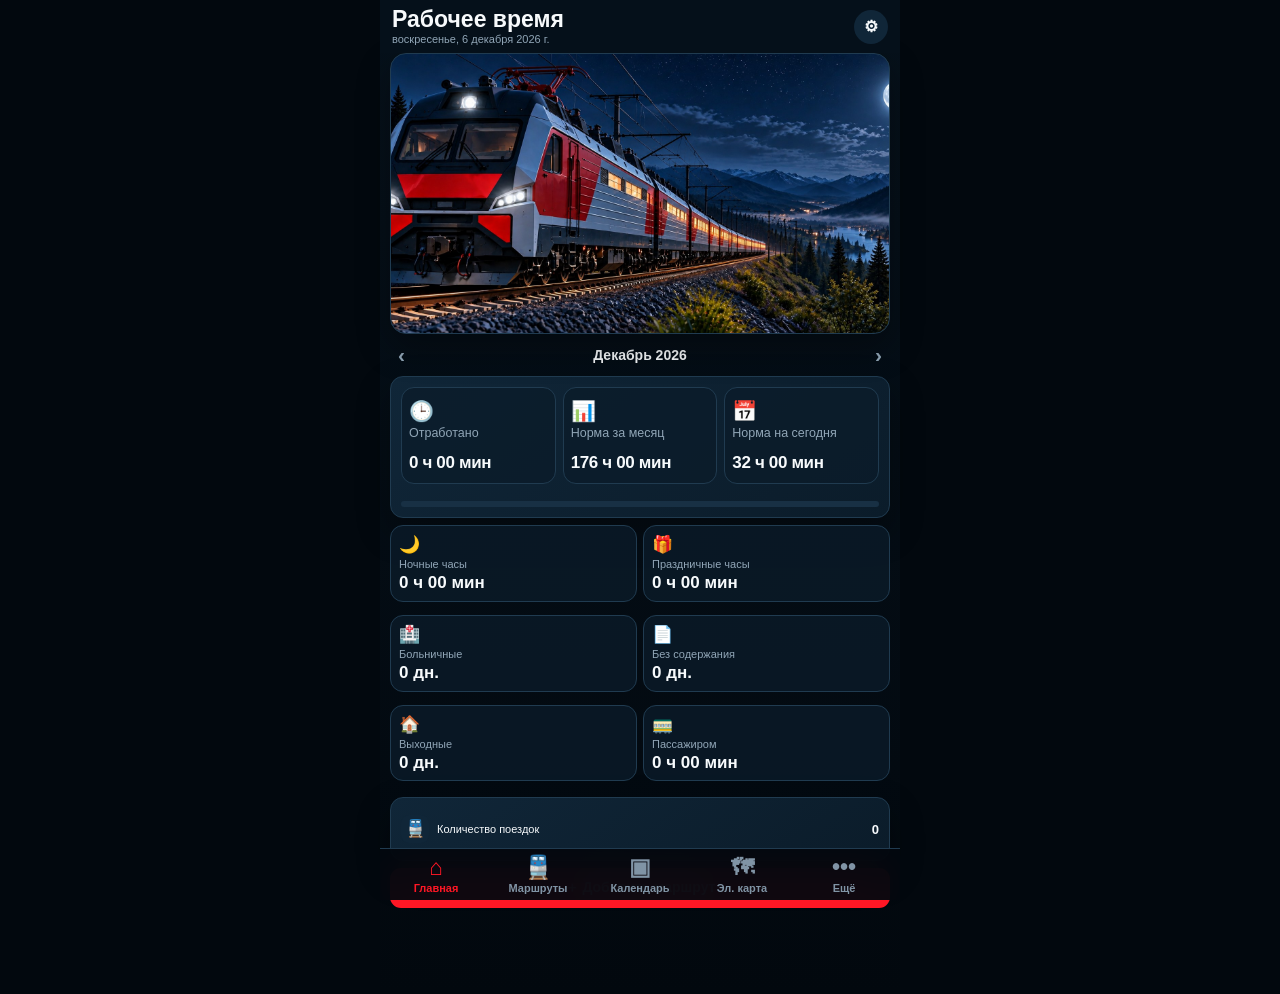
==== commit dbd7c28c: "Move electronic map from settings to bottom navigation in test app" ====
--- a/index.html
+++ b/index.html
@@ -701,7 +701,7 @@
 <div class="setting"><b>Работа офлайн</b><p class="note">Маршруты и события хранятся на устройстве. После обновления service-worker приложение продолжит открываться без сети.</p></div><div class="setting" id="browserInstallLink" style="display:none"><b>Установить приложение</b><p class="note">Откройте инструкцию для вашего телефона.</p><button class="btn ghost" type="button" onclick="showInstallInstructions()">Как установить</button></div><div class="setting"><b>Конфиденциальность</b><p class="note">Информация об обработке и хранении данных.</p><button class="btn ghost" type="button" onclick="openPrivacyPolicy()">🔒 Политика конфиденциальности</button></div><div class="appVersion" aria-label="Версия приложения 1.2.8">Версия 1.2.10</div></div></section>
 </main>
 
-<nav><button class="active" onclick="showView('home',0)"><b>⌂</b>Главная</button><button onclick="showView('routes',1)"><b>🚆</b>Маршруты</button><button onclick="showView('calendar',2)"><b>▣</b>Календарь</button><button onclick="showView('stats',3)"><b>▥</b>Статистика</button><button onclick="showView('settings',4)"><b>•••</b>Ещё</button></nav>
+<nav><button class="active" onclick="showView('home',0)"><b>⌂</b>Главная</button><button onclick="showView('routes',1)"><b>🚆</b>Маршруты</button><button onclick="showView('calendar',2)"><b>▣</b>Календарь</button><button type="button" aria-label="Электронная карта" onclick="window.location.href='./track-profile.html'"><b aria-hidden="true">🗺</b>Эл. карта</button><button onclick="showView('settings',4)"><b>•••</b>Ещё</button></nav>
 </div>
 
 <div class="modal" id="routeModal"><div class="sheet routeSheet">
@@ -813,7 +813,7 @@
   });
   window.addEventListener('load', async () => {
     try {
-      const registration = await navigator.serviceWorker.register('./service-worker.js?v=1027', { updateViaCache: 'none' });
+      const registration = await navigator.serviceWorker.register('./service-worker.js?v=1052', { updateViaCache: 'none' });
       const checkUpdate = () => {
         if (navigator.onLine !== false) registration.update().catch(() => {});
         applyPendingUpdate();
